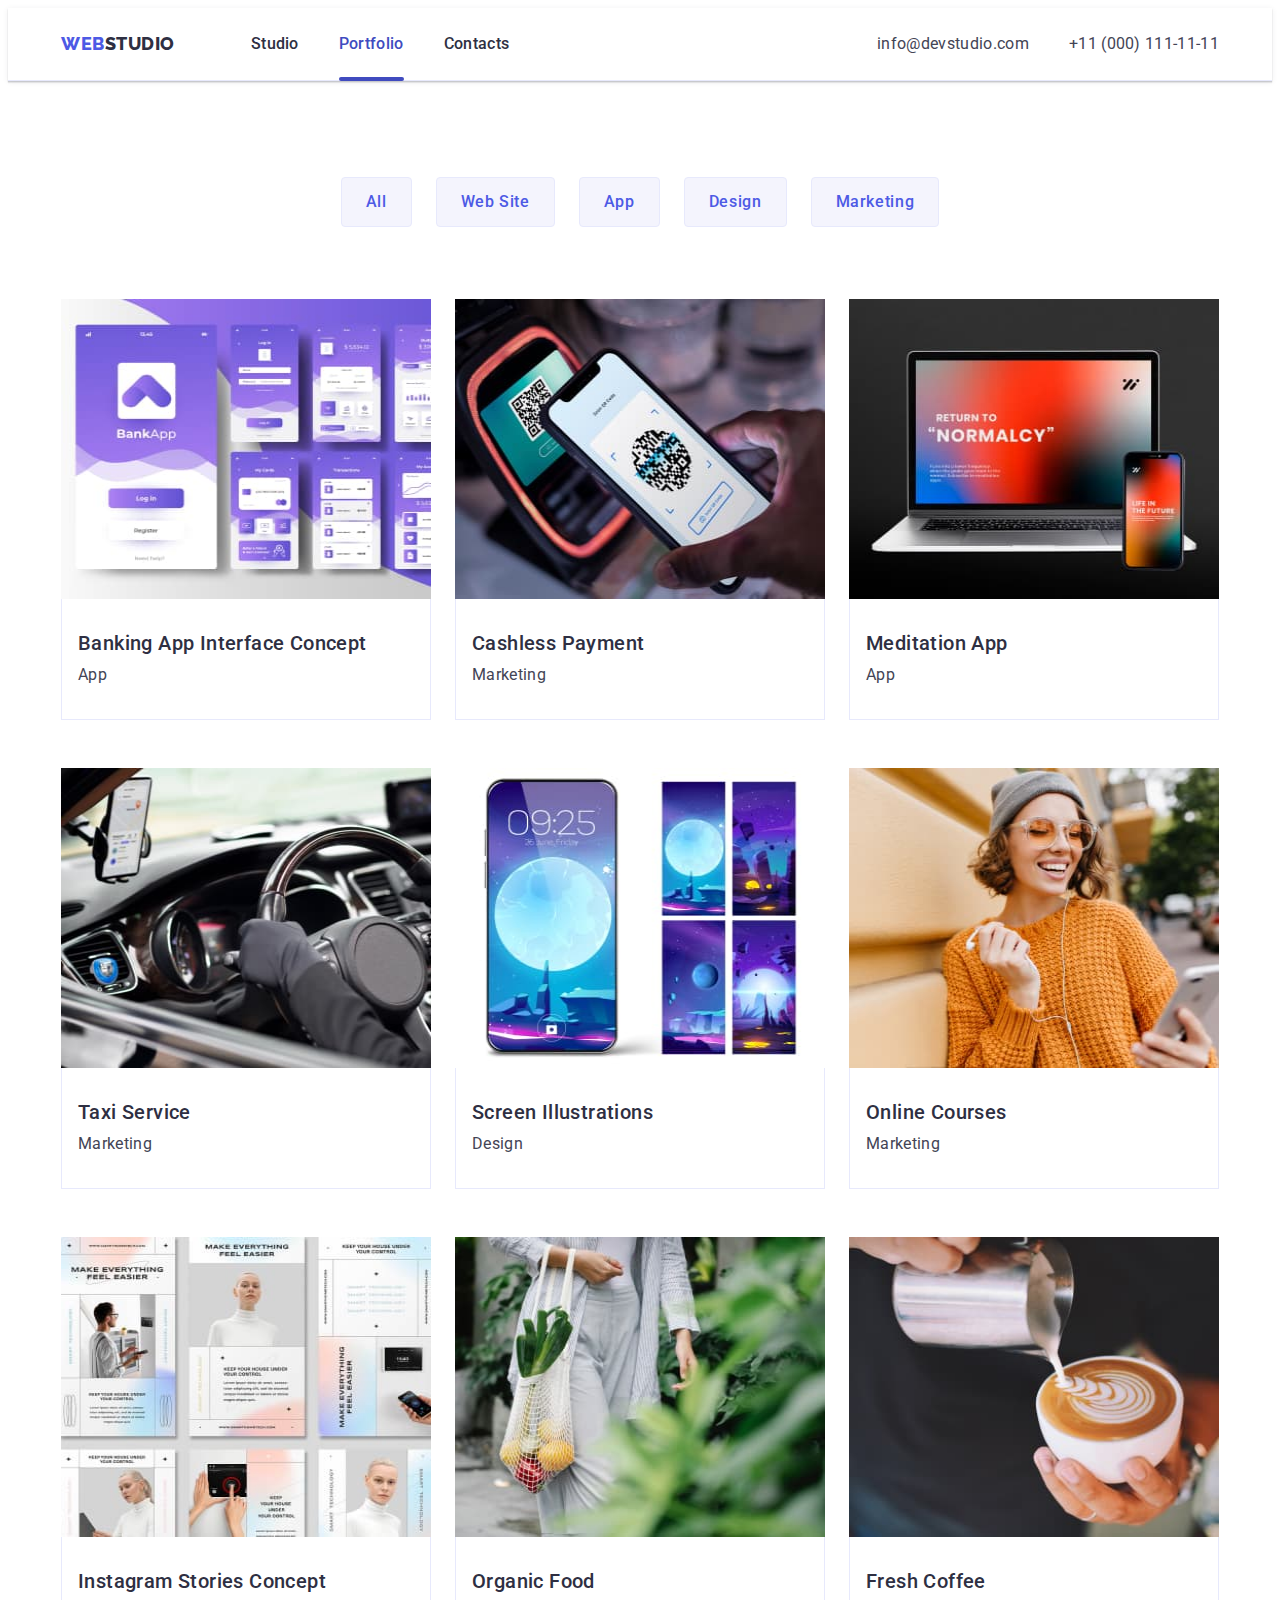
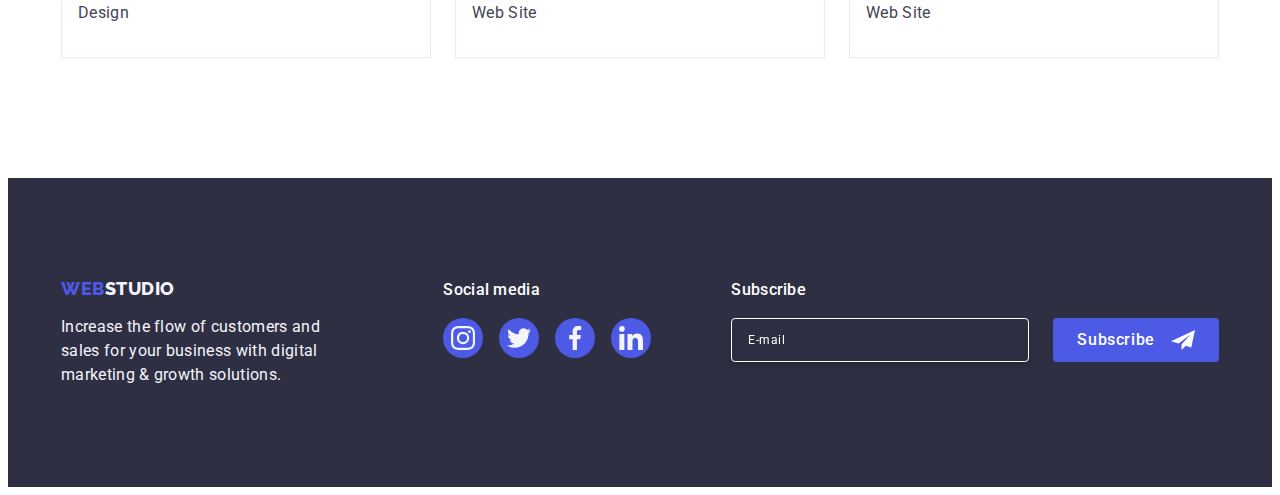
==== portfolio.html @ a33e9ddd "start" ====
<!DOCTYPE html>
<html lang="en">
  <head>
    <meta charset="UTF-8" />
    <meta name="viewport" content="width=device-width, initial-scale=1.0" />
    <title>Portfolio</title>
    <link rel="preconnect" href="https://fonts.googleapis.com" />
    <link rel="preconnect" href="https://fonts.gstatic.com" crossorigin />
    <link
      href="https://fonts.googleapis.com/css2?family=Raleway:wght@800&family=Roboto:wght@400;500;700;900&display=swap"
      rel="stylesheet"
    />
    <link
      rel="stylesheet"
      href="https://cdnjs.cloudflare.com/ajax/libs/modern-normalize/2.0.0/modern-normalize.min.css"
      integrity="sha512-4xo8blKMVCiXpTaLzQSLSw3KFOVPWhm/TRtuPVc4WG6kUgjH6J03IBuG7JZPkcWMxJ5huwaBpOpnwYElP/m6wg=="
      crossorigin="anonymous"
      referrerpolicy="no-referrer"
    />
    <link rel="stylesheet" href="./css/styles.css" />
  </head>

  <body>
    <header class="header">
      <div class="container header-container">
        <nav class="header-nav">
          <a class="header-logo link" href="./index.html"
            >Web<span class="header-logo-studio">Studio</span></a
          >
          <ul class="header-nav-list list">
            <li class="header-nav-item">
              <a class="header-nav-link link" href="./index.html">Studio</a>
            </li>
            <li class="header-nav-item">
              <a class="header-nav-link link current" href="./portfolio.html"
                >Portfolio</a
              >
            </li>
            <li class="header-nav-item">
              <a class="header-nav-link link" href="">Contacts</a>
            </li>
          </ul>
        </nav>

        <address class="header-address">
          <ul class="header-address-list list">
            <li class="header-address-item">
              <a
                class="header-address-link link"
                href="mailto:info@devstudio.com"
                >info@devstudio.com</a
              >
            </li>
            <li class="header-address-item">
              <a class="header-address-link link" href="tel:+110001111111"
                >+11 (000) 111-11-11</a
              >
            </li>
          </ul>
        </address>
      </div>
    </header>

    <main>
      <section class="catalog-section">
        <div class="container">
          <h1 class="visually-hidden">Catalog</h1>
          <ul class="catalog-btn-list list">
            <li class="catalog-btn-item">
              <button class="catalog-btn" type="button">All</button>
            </li>
            <li class="catalog-btn-item">
              <button class="catalog-btn" type="button">Web Site</button>
            </li>
            <li class="catalog-btn-item">
              <button class="catalog-btn" type="button">App</button>
            </li>
            <li class="catalog-btn-item">
              <button class="catalog-btn" type="button">Design</button>
            </li>
            <li class="catalog-btn-item">
              <button class="catalog-btn" type="button">Marketing</button>
            </li>
          </ul>

          <ul class="catalog-project-list list">
            <li class="catalog-project-item">
              <a class="cataloge-link link" href="">
                <div class="catalog-project-top">
                  <img
                    src="./images/project-1.jpg"
                    alt="Banking App Interface Concept"
                    width="360"
                    height="300"
                  />
                  <p class="catalog-project-cover-text">
                    14 Stylish and User-Friendly App Design Concepts · Task
                    Manager App · Calorie Tracker App · Exotic Fruit Ecommerce
                    App · Cloud Storage App
                  </p>
                </div>
                <div class="catalog-project">
                  <h2 class="catalog-project-title">
                    Banking App Interface Concept
                  </h2>
                  <p class="catalog-project-text">App</p>
                </div>
              </a>
            </li>
            <li class="catalog-project-item">
              <a class="cataloge-link link" href="">
                <div class="catalog-project-top">
                  <img
                    src="./images/project-2.jpg"
                    alt="Cashless Payment"
                    width="360"
                    height="300"
                  />
                  <p class="catalog-project-cover-text">
                    14 Stylish and User-Friendly App Design Concepts · Task
                    Manager App · Calorie Tracker App · Exotic Fruit Ecommerce
                    App · Cloud Storage App
                  </p>
                </div>
                <div class="catalog-project">
                  <h2 class="catalog-project-title">Cashless Payment</h2>
                  <p class="catalog-project-text">Marketing</p>
                </div>
              </a>
            </li>
            <li class="catalog-project-item">
              <a class="cataloge-link link" href="">
                <div class="catalog-project-top">
                  <img
                    src="./images/project-3.jpg"
                    alt="Meditation App"
                    width="360"
                    height="300"
                  />
                  <p class="catalog-project-cover-text">
                    14 Stylish and User-Friendly App Design Concepts · Task
                    Manager App · Calorie Tracker App · Exotic Fruit Ecommerce
                    App · Cloud Storage App
                  </p>
                </div>
                <div class="catalog-project">
                  <h2 class="catalog-project-title">Meditation App</h2>
                  <p class="catalog-project-text">App</p>
                </div>
              </a>
            </li>
            <li class="catalog-project-item">
              <a class="cataloge-link link" href="">
                <div class="catalog-project-top">
                  <img
                    src="./images/project-4.jpg"
                    alt="Taxi Service"
                    width="360"
                    height="300"
                  />
                  <p class="catalog-project-cover-text">
                    14 Stylish and User-Friendly App Design Concepts · Task
                    Manager App · Calorie Tracker App · Exotic Fruit Ecommerce
                    App · Cloud Storage App
                  </p>
                </div>
                <div class="catalog-project">
                  <h2 class="catalog-project-title">Taxi Service</h2>
                  <p class="catalog-project-text">Marketing</p>
                </div>
              </a>
            </li>
            <li class="catalog-project-item">
              <a class="cataloge-link link" href="">
                <div class="catalog-project-top">
                  <img
                    src="./images/project-5.jpg"
                    alt="Screen Illustrations"
                    width="360"
                    height="300"
                  />
                  <p class="catalog-project-cover-text">
                    14 Stylish and User-Friendly App Design Concepts · Task
                    Manager App · Calorie Tracker App · Exotic Fruit Ecommerce
                    App · Cloud Storage App
                  </p>
                </div>
                <div class="catalog-project">
                  <h2 class="catalog-project-title">Screen Illustrations</h2>
                  <p class="catalog-project-text">Design</p>
                </div>
              </a>
            </li>
            <li class="catalog-project-item">
              <a class="cataloge-link link" href="">
                <div class="catalog-project-top">
                  <img
                    src="./images/project-6.jpg"
                    alt="Online Courses"
                    width="360"
                    height="300"
                  />
                  <p class="catalog-project-cover-text">
                    14 Stylish and User-Friendly App Design Concepts · Task
                    Manager App · Calorie Tracker App · Exotic Fruit Ecommerce
                    App · Cloud Storage App
                  </p>
                </div>
                <div class="catalog-project">
                  <h2 class="catalog-project-title">Online Courses</h2>
                  <p class="catalog-project-text">Marketing</p>
                </div>
              </a>
            </li>
            <li class="catalog-project-item">
              <a class="cataloge-link link" href="">
                <div class="catalog-project-top">
                  <img
                    src="./images/project-7.jpg"
                    alt="Instagram Stories Concept"
                    width="360"
                    height="300"
                  />
                  <p class="catalog-project-cover-text">
                    14 Stylish and User-Friendly App Design Concepts · Task
                    Manager App · Calorie Tracker App · Exotic Fruit Ecommerce
                    App · Cloud Storage App
                  </p>
                </div>
                <div class="catalog-project">
                  <h2 class="catalog-project-title">
                    Instagram Stories Concept
                  </h2>
                  <p class="catalog-project-text">Design</p>
                </div>
              </a>
            </li>
            <li class="catalog-project-item">
              <a class="cataloge-link link" href="">
                <div class="catalog-project-top">
                  <img
                    src="./images/project-8.jpg"
                    alt="Organic Food"
                    width="360"
                    height="300"
                  />
                  <p class="catalog-project-cover-text">
                    14 Stylish and User-Friendly App Design Concepts · Task
                    Manager App · Calorie Tracker App · Exotic Fruit Ecommerce
                    App · Cloud Storage App
                  </p>
                </div>
                <div class="catalog-project">
                  <h2 class="catalog-project-title">Organic Food</h2>
                  <p class="catalog-project-text">Web Site</p>
                </div>
              </a>
            </li>
            <li class="catalog-project-item">
              <a class="cataloge-link link" href="">
                <div class="catalog-project-top">
                  <img
                    src="./images/project-9.jpg"
                    alt="Fresh Coffee"
                    width="360"
                    height="300"
                  />
                  <p class="catalog-project-cover-text">
                    14 Stylish and User-Friendly App Design Concepts · Task
                    Manager App · Calorie Tracker App · Exotic Fruit Ecommerce
                    App · Cloud Storage App
                  </p>
                </div>
                <div class="catalog-project">
                  <h2 class="catalog-project-title">Fresh Coffee</h2>
                  <p class="catalog-project-text">Web Site</p>
                </div>
              </a>
            </li>
          </ul>
        </div>
      </section>
    </main>

    <footer class="footer">
      <div class="container footer-container">
          <div class="footer-logo-top">
            <a class="footer-logo link" href="./index.html"
              >Web<span class="footer-logo-studio">Studio</span></a
            >
            <p class="footer-text">
              Increase the flow of customers and sales for your business with
              digital marketing & growth solutions.
            </p>
          </div>

          <div class="footer-social">
            <p class="footer-social-title">Social media</p>
            <ul class="footer-social-list">
              <li class="footer-social-item list">
                <a class="footer-social-top" href="#">
                  <svg class="footer-social-icon" width="24" height="24">
                    <use href="./images/icons.svg#icon-instagram-footer"></use>
                  </svg>
                </a>
              </li>

              <li class="footer-social-item list">
                <a class="footer-social-top" href="#">
                  <svg class="footer-social-icon" width="24" height="24">
                    <use href="./images/icons.svg#icon-twitter-footer"></use>
                  </svg>
                </a>
              </li>

              <li class="footer-social-item list">
                <a class="footer-social-top" href="#">
                  <svg class="footer-social-icon" width="24" height="24">
                    <use href="./images/icons.svg#icon-facebook-footer"></use>
                  </svg>
                </a>
              </li>

              <li class="footer-social-item list">
                <a class="footer-social-top" href="#">
                  <svg class="footer-social-icon" width="24" height="24">
                    <use href="./images/icons.svg#icon-linkedin-footer"></use>
                  </svg>
                </a>
              </li>
            </ul>
          </div>

        <div class="footer-subscribe">
          <p class="footer-subscribe-title">Subscribe</p>
          <form class="footer-subscribe-form">
            <label class="footer-subscribe-label" 
            for="email">
            <input
              class="footer-subscribe-input"
              name="footer-email"
              type="email"
              id="email"
              placeholder="E-mail"
            /></label>
            <button class="footer-subscribe-btn" type="submit">
              Subscribe
              <svg class="footer-subscribe-icon" width="24" height="24">
                <use href="./images/icons.svg#icon-footer-send"></use>
              </svg>
            </button>
          </form>
        </div>
      </div>
    </footer>
  </body>
</html>
---- css/styles.css ----
:root {
  --primary-brand: #4d5ae5;
  --pressed-state: #404bbf;
  --dark: #2e2f42;
  --text: #434455;
  --subtle-text: #8e8f99;
  --accent: #e7e9fc;
  --light: #f4f4fd;
  --modal-overlay: #2e2f42;
  --white-background: #ffffff;
  --modal-background: #fcfcfc;
}

body {
  font-family: "Roboto", sans-serif;
  color: var(--text);
  background-color: var(--white-background);
  font-size: 16px;
}

p,
h1,
h2,
h3,
h4,
h5,
h6 {
  margin-top: 0;
  margin-bottom: 0;
}

ul {
  padding-left: 0;
  margin-top: 0;
  margin-bottom: 0;
}

button {
  font-family: "Roboto", sans-serif;
  cursor: pointer;
}

img {
  display: block;
  width: 100%;
}

.container {
  width: 100%;
  max-width: 1158px;
  padding-left: 15px;
  padding-right: 15px;
  margin: 0 auto;
}

.link {
  text-decoration: none;
  color: var(--text);
}

.list {
  list-style: none;
}

input {
  font-family: inherit;
}

.visually-hidden {
  position: absolute;
  width: 1px;
  height: 1px;
  margin: -1px;
  border: 0;
  padding: 0;
  white-space: nowrap;
  clip-path: inset(100%);
  clip: rect(0 0 0 0);
  overflow: hidden;
}

.header {
  border-bottom: 1px solid var(--accent);
  background: var(--white-background);
  box-shadow: 0px 2px 1px rgba(46, 47, 66, 0.08),
    0px 1px 1px rgba(46, 47, 66, 0.16), 0px 1px 6px rgba(46, 47, 66, 0.08);
}

.header-container {
  display: flex;
  align-items: center;
}

.header-nav {
  display: flex;
  align-items: center;
}

.header-logo {
  color: var(--primary-brand);
  font-family: "Raleway", sans-serif;
  font-size: 18px;
  font-weight: 800;
  line-height: 1.17;
  letter-spacing: 0.03em;
  text-transform: uppercase;
  margin-right: 76px;
}

.header-logo-studio {
  color: var(--dark);
}

.header-nav-list {
  display: flex;
  align-items: center;
  gap: 40px;
}

.header-nav-link {
  color: var(--dark);
  font-size: 16px;
  font-weight: 500;
  line-height: 1.5;
  letter-spacing: 0.02em;
  padding: 24px 0;
  display: block;
  transition-property: color;
  transition-duration: 250ms;
  transition-timing-function: cubic-bezier(0.4, 0, 0.2, 1);
}

.header-nav-link:hover,
.header-nav-link:focus {
  color: var(--pressed-state);
}

.current {
  color: #404bbf;
  position: relative;
}

.current::after {
  content: "";
  position: absolute;
  display: block;
  width: 100%;
  left: 0;
  bottom: -1px;
  height: 4px;
  background-color: var(--pressed-state);
  border-radius: 2px;
}

.header-address {
  font-style: normal;
  margin-left: auto;
}

.header-address-list {
  display: flex;
  align-items: center;
  gap: 40px;
}

.header-address-link {
  font-size: 16px;
  font-weight: 400;
  line-height: 1.5;
  letter-spacing: 0.02em;
  display: block;
  padding: 24px 0;
  transition-property: color;
  transition-duration: 250ms;
  transition-timing-function: cubic-bezier(0.4, 0, 0.2, 1);
}

.header-address-link:hover,
.header-address-link:focus {
  color: var(--pressed-state);
}

.hero-section {
  width: 100%;
  margin: 0 auto;
  background-color: var(--dark);
  padding-top: 188px;
  padding-bottom: 188px;
  max-width: 1440px;
  background-image: linear-gradient(
      rgba(46, 47, 66, 0.7),
      rgba(46, 47, 66, 0.7)
    ),
    url(../images/people-office.jpg);
  background-repeat: no-repeat;
  background-position: center center;
  background-size: cover;
}

.hero-title {
  color: var(--white-background);
  font-size: 56px;
  font-weight: 700;
  line-height: 1.07;
  letter-spacing: 0.02em;
  margin: 0 auto;
  max-width: 496px;
}

.hero-btn {
  color: var(--white-background);
  font-size: 16px;
  font-weight: 500;
  line-height: 1.5;
  letter-spacing: 0.04em;
  background-color: var(--primary-brand);
  padding: 16px 32px;
  display: block;
  margin: 0 auto;
  margin-top: 48px;
  min-width: 169px;
  height: 56px;
  border: none;
  border-radius: 4px;
  box-shadow: 0px 4px 4px 0px rgba(0, 0, 0, 0.15);
  transition-property: background-color;
  transition-duration: 250ms;
  transition-timing-function: cubic-bezier(0.4, 0, 0.2, 1);
}

.hero-btn:hover,
.hero-btn:focus {
  background-color: var(--pressed-state);
}

.title {
  color: var(--dark);
  font-size: 36px;
  font-weight: 700;
  line-height: 1.11;
  letter-spacing: 0.02em;
  text-transform: capitalize;
  text-align: center;
}

.advantages {
  padding-top: 120px;
  padding-bottom: 120px;
}

.advantages-list {
  display: flex;
  gap: 24px;
}

.advantages-item {
  width: calc((100% - 72px) / 4);
  gap: 24px;
}

.advantages-item-top {
  width: 100%;
  height: 112px;
  display: flex;
  align-items: center;
  justify-content: center;
  border-radius: 4px;
  background: var(--light);
  margin-bottom: 8px;
}

.advantages-title {
  color: var(--dark);
  font-size: 20px;
  font-weight: 500;
  line-height: 1.2;
  letter-spacing: 0.02em;
  margin-bottom: 8px;
}

.advantages-text {
  color: var(--text);
  font-size: 16px;
  line-height: 1.5;
  letter-spacing: 0.02em;
}

.doing {
  padding-bottom: 120px;
}

.doing-list {
  display: flex;
  gap: 24px;
}

.doing-item {
  width: calc((100% - 48px) / 3);
}

.doing-title {
  margin-bottom: 72px;
}

.our-team {
  background-color: var(--light);
  padding-top: 120px;
  padding-bottom: 120px;
}

.our-team-title {
  margin-bottom: 72px;
}

.our-team-list {
  display: flex;
  justify-content: center;
  gap: 24px;
}

.our-team-item {
  background-color: var(--white-background);
  border-radius: 0px 0px 4px 4px;
  box-shadow: 0px 2px 1px 0px rgba(46, 47, 66, 0.08),
    0px 1px 1px 0px rgba(46, 47, 66, 0.16),
    0px 1px 6px 0px rgba(46, 47, 66, 0.08);
  width: calc((100% - 24 * 3) / 4);
}

.our-team-list-info {
  text-align: center;
  padding: 32px 0;
}

.our-team-list-title {
  color: var(--dark);
  font-size: 20px;
  font-weight: 500;
  line-height: 1.2;
  letter-spacing: 0.02em;
  margin-bottom: 8px;
}

.our-team-list-text {
  color: var(--text);
  font-size: 16px;
  line-height: 1.5;
  letter-spacing: 0.02em;
  margin-bottom: 8px;
}

.our-team-list-position {
  display: flex;
  justify-content: center;
  gap: 24px;
}

.our-team-list-top {
  width: 40px;
  height: 40px;
}

.our-team-list-link {
  width: 100%;
  height: 100%;
  background-color: var(--primary-brand);
  display: flex;
  align-items: center;
  justify-content: center;
  border-radius: 50%;
  transition-property: background-color;
  transition-duration: 250ms;
  transition-timing-function: cubic-bezier(0.4, 0, 0.2, 1);
}

.our-team-list-link:hover,
.our-team-list-link:focus {
  background-color: #404bbf;
}
.our-team-list-icon {
  fill: var(--light);
}

.customers {
  padding: 120px 0;
}

.customers-title {
  color: var(--dark);
  text-align: center;
  font-size: 36px;
  font-weight: 700;
  line-height: 1.11;
  letter-spacing: 0.01em;
  margin-bottom: 72px;
}

.customers-list {
  display: flex;
  height: 88px;
  width: calc((100% - 24 * 5) / 6);
  gap: 24px;
}

.customers-list-link {
  width: 100%;
  height: 100%;
  padding: 16px 31px;
  border-radius: 4px;
  border: 1px solid var(--subtle-text);
  display: flex;
  justify-content: center;
  align-items: center;
  color: var(--subtle-text);
  transition: border-color 250ms cubic-bezier(0.4, 0, 0.2, 1),
    color 250ms cubic-bezier(0.4, 0, 0.2, 1);
}

.customers-list-link:hover,
.customers-list-link:focus {
  border-color: #404bbf;
  color: #404bbf;
}

.customers-list-item:hover .customers-list-info,
.customers-list-item:focus .customers-list-info {
  fill: #404bbf;
  transition: fill 250ms cubic-bezier(0.4, 0, 0.2, 1),
    color 250ms cubic-bezier(0.4, 0, 0.2, 1);
}

.customers-list-info {
  fill: currentColor;
}

.footer {
  background-color: var(--dark);
  padding-top: 100px;
  padding-bottom: 100px;
}

.footer-container {
  display: flex;
  align-items: baseline;
}

.footer-logo-top {
  margin-right: 120px;
}

.footer-logo {
  color: var(--primary-brand);
  font-family: "Raleway", sans-serif;
  font-size: 18px;
  font-weight: 800;
  line-height: 1.17;
  letter-spacing: 0.03em;
  text-transform: uppercase;
  display: inline-block;
  margin-bottom: 16px;
}

.footer-logo-studio {
  color: var(--light);
}

.footer-text {
  color: var(--light);
  font-size: 16px;
  line-height: 1.5;
  letter-spacing: 0.02em;
  max-width: 264px;
}

.footer-social {
  margin-right: 80px;
}

.footer-social-title {
  color: var(--white-background);
  font-size: 16px;
  font-weight: 500;
  line-height: 1.5;
  letter-spacing: 0.02em;
  margin-bottom: 16px;
}

.footer-social-list {
  display: flex;
  width: calc((100% - 16 * 3) / 4);
  gap: 16px;
}

.footer-social-top {
  width: 40px;
  height: 40px;
  border-radius: 50%;
  background-color: var(--primary-brand);
  display: flex;
  align-items: center;
  justify-content: center;
  transition-property: background-color;
  transition-duration: 250ms;
  transition-timing-function: cubic-bezier(0.4, 0, 0.2, 1);
}

.footer-social-top:hover,
.footer-social-top:focus {
  background-color: #31d0aa;
}

.footer-social-icon {
  fill: var(--light);
}

.footer-subscribe-form {
  display: flex;
  gap: 24px;
}

.footer-subscribe-title {
  color: var(--white-background);
  font-size: 16px;
  font-weight: 500;
  line-height: 1.5;
  letter-spacing: 0.02em;
  margin-bottom: 16px;
}

.footer-subscribe-input {
  width: 264px;
  height: 40px;
  border-radius: 4px;
  border: 1px solid var(--white-background);
  background-color: transparent;
  box-shadow: 0px 4px 4px 0px rgba(0, 0, 0, 0.15);
  padding-left: 16px;
  padding-right: 16px;
  font-size: 12px;
  line-height: 1.5;
  letter-spacing: 0.04em;
  filter: drop-shadow(0px 4px 4px rgba(0, 0, 0, 0.15));
  color: var(--white-background);
  transition: border-color 250ms cubic-bezier(0.4, 0, 0.2, 1);
}

.footer-subscribe-input:focus {
  outline: none;
  border-color: var(--primary-brand);
}

.footer-subscribe-input::placeholder {
  color: var(--white-background);
  font-size: 12px;
  font-weight: 400;
  line-height: 2;
  letter-spacing: 0.04em;
}

.footer-subscribe-btn {
  color: var(--white, #fff);
  text-align: left;
  font-size: 16px;
  font-weight: 500;
  line-height: 1.5;
  letter-spacing: 0.04em;
  min-width: 165px;
  display: inline-flex;
  padding: 8px 24px;
  justify-content: center;
  align-items: center;
  border-radius: 4px;
  background: var(--primary-brand);
  border: none;
  transition: background-color 250ms cubic-bezier(0.4, 0, 0.2, 1);
}

.footer-subscribe-btn:hover,
.footer-subscribe-btn:focus {
  background-color: #404bbf;
  border: none;
}

.footer-subscribe-icon {
  fill: var(--white-background);
  transition: fill 250ms cubic-bezier(0.4, 0, 0.2, 1);
  margin-left: 16px;
}

.catalog-section {
  padding-top: 96px;
  padding-bottom: 120px;
}

.catalog-btn-list {
  display: flex;
  justify-content: center;
  gap: 24px;
  margin-bottom: 72px;
}

.catalog-btn {
  color: var(--primary-brand);
  text-align: center;
  font-size: 16px;
  font-weight: 500;
  line-height: 1.5;
  letter-spacing: 0.04em;
  border: 1px solid var(--accent);
  background-color: var(--light);
  display: flex;
  padding: 12px 24px;
  justify-content: center;
  align-items: center;
  border-radius: 4px;
  transition: color 250ms cubic-bezier(0.4, 0, 0.2, 1),
    background-color 250ms cubic-bezier(0.4, 0, 0.2, 1),
    border-color 250ms cubic-bezier(0.4, 0, 0.2, 1),
    box-shadow 250ms cubic-bezier(0.4, 0, 0.2, 1);
}

.catalog-btn:hover,
.catalog-btn:focus {
  color: var(--white-background);
  background-color: var(--pressed-state);
  border: 1px solid transparent;
  box-shadow: 0px 3px 1px rgba(0, 0, 0, 0.1), 0px 2px 1px rgba(0, 0, 0, 0.08),
    0px 2px 2px rgba(0, 0, 0, 0.12);
}

.catalog-project {
  padding: 32px 16px;
  border: 1px solid var(--accent);
  border-top: none;
}

.catalog-project-list {
  display: flex;
  flex-wrap: wrap;
  gap: 48px 24px;
}

.catalog-project-item {
  background: var(--white-background);
  width: calc((100% - 48px) / 3);
}

.cataloge-link {
  display: block;
  transition: box-shadow 250ms cubic-bezier(0.4, 0, 0.2, 1);
}

.cataloge-link:hover,
.cataloge-link:focus {
  box-shadow: 0px 2px 1px 0px rgba(46, 47, 66, 0.08),
    0px 1px 1px 0px rgba(46, 47, 66, 0.16),
    0px 1px 6px 0px rgba(46, 47, 66, 0.08);
}

.catalog-project-top {
  overflow: hidden;
  position: relative;
}

.catalog-project-cover-text {
  position: absolute;
  top: 0;
  left: 0;
  width: 100%;
  height: 100%;
  padding: 40px 32px;
  background-color: #4d5ae5;
  transform: translateY(100%);
  transition: transform 250ms cubic-bezier(0.4, 0, 0.2, 1);
  color: var(--cloud, #f4f4fd);
  line-height: 1.5;
  letter-spacing: 0.02em;
}

.catalog-project-item:hover .catalog-project-cover-text {
  transform: translateY(0);
}

.cataloge-link:focus .catalog-project-cover-text {
  transform: translateY(0);
}

.catalog-project-wrap {
  padding-bottom: 120px;
}

.catalog-project-title {
  color: var(--dark);
  font-size: 20px;
  font-weight: 500;
  line-height: 1.2;
  letter-spacing: 0.02em;
  margin-bottom: 8px;
  text-align: left;
}

.catalog-project-text {
  color: var(--text);
  font-size: 16px;
  line-height: 1.5;
  letter-spacing: 0.02em;
  text-align: left;
}

.backdrop {
  position: fixed;
  width: 100%;
  height: 100%;
  background-color: rgba(46, 47, 66, 0.4);
  top: 0;
  transition: opacity 250ms cubic-bezier(0.4, 0, 0.2, 1),
    visibility 250ms cubic-bezier(0.4, 0, 0.2, 1);
}

.is-hidden {
  visibility: hidden;
  opacity: 0;
  pointer-events: none;
}

.modal {
  position: absolute;
  padding: 72px 24px 24px 24px;
  top: 50%;
  left: 50%;
  transform: translate(-50%, -50%) scale(1);
  width: 408px;
  min-height: 584px;
  border-radius: 4px;
  transition: transform 250ms cubic-bezier(0.4, 0, 0.2, 1);
  background-color: var(--modal-background);
  box-shadow: 0px 1px 1px rgba(0, 0, 0, 0.14), 0px 1px 3px rgba(0, 0, 0, 0.12),
    0px 2px 1px rgba(0, 0, 0, 0.2);
}

.modal-close-btn {
  display: flex;
  align-items: center;
  justify-content: center;
  background-color: var(--accent);
  position: absolute;
  top: 24px;
  right: 24px;
  width: 24px;
  height: 24px;
  padding: 0;
  border-style: none;
  border-radius: 50%;
  border: 1px solid rgba(0, 0, 0, 0.1);
  transition: background-color 250ms cubic-bezier(0.4, 0, 0.2, 1),
    border 250ms cubic-bezier(0.4, 0, 0.2, 1);
}

.modal-close-btn:hover {
  background-color: var(--pressed-state);
  border: none;
}

.modal-close-btn:focus {
  background-color: var(--pressed-state);
  border: none;
}

.modal-close {
  fill: var(--dark);
  transition: fill 250ms cubic-bezier(0.4, 0, 0.2, 1);
}

.modal-close-btn:hover .modal-close {
  fill: var(--white-background);
}

.modal-close-btn:focus .modal-close {
  fill: var(--white-background);
}

.modal-title {
  color: var(--dark);
  text-align: center;
  font-size: 16px;
  font-weight: 500;
  line-height: 1.5;
  letter-spacing: 0.02em;
  margin-bottom: 16px;
}

.modal-field {
  margin-bottom: 8px;
}

.modal-field-comment {
  margin-bottom: 16px;
}

.modal-label {
  display: block;
  color: var(--lightslate, #8e8f99);
  font-size: 12px;
  font-weight: 400;
  line-height: 1.17;
  letter-spacing: 0.04em;
  margin-bottom: 4px;
}
.modal-input {
  width: 100%;
  height: 40px;
  background-color: transparent;
  padding-left: 38px;
  padding-right: 16px;
  border-radius: 4px;
  border: 1px solid rgba(46, 47, 66, 0.4);
  font-size: 12px;
  color: var(--dark);
  outline: transparent;

  transition: border-color 250ms cubic-bezier(0.4, 0, 0.2, 1);
}

.modal-input:focus {
  border-color: #4d5ae5;
}

.modal-input:focus + .modal-icon {
  fill: #4d5ae5;
}

.modal-input-wrap {
  position: relative;
}

.modal-icon {
  fill: var(--dark);
  position: absolute;
  left: 16px;
  top: 50%;
  transform: translateY(-50%);
  transition: fill 250ms cubic-bezier(0.4, 0, 0.2, 1);
}

.modal-text-comment {
  width: 100%;
  height: 120px;
  padding: 8px 16px;
  font-size: 12px;
  font-weight: 400;
  line-height: 1.17;
  letter-spacing: 0.04em;
  display: block;
  border-radius: 4px;
  color: rgba(46, 47, 66, 0.4);
  border: 1px solid rgba(46, 47, 66, 0.4);
  resize: none;
  background-color: transparent;
  outline: transparent;
  transition: border-color 250ms cubic-bezier(0.4, 0, 0.2, 1);
}

.modal-text-comment:focus {
  border-color: #4d5ae5;
}

.modal-text-comment:focus-visible {
  outline: none;
}

.modal-field-checkbox {
  margin-bottom: 24px;
}

.modal-checkbox-text {
  color: var(--lightslate, #8e8f99);
  font-size: 12px;
  font-weight: 400;
  line-height: 1.17;
  letter-spacing: 0.04em;
  align-items: center;
}

.modal-checkbox {
  width: 16px;
  height: 16px;
  border-radius: 2px;
  border: 1px solid rgba(46, 47, 66, 0.4);
  margin-right: 8px;
  fill: transparent;
  transition: background-color 250ms cubic-bezier(0.4, 0, 0.2, 1),
    border 250ms cubic-bezier(0.4, 0, 0.2, 1),
    fill 250ms cubic-bezier(0.4, 0, 0.2, 1);
  display: inline-flex;
  align-items: center;
  justify-content: center;
}

.modal-checkbox-input:checked + .modal-checkbox-text span {
  background-color: #404bbf;
  border: none;
  fill: var(--light);
}

.modal-checkbox-input:focus + .modal-checkbox-text span {
  border-color: #404bbf;
}

.modal-checkbox-link {
  color: var(--primary-brand);
  padding-left: 3px;
}

.modal-btn {
  min-width: 169px;
  font-family: "Roboto" sans-serif;
  display: inline-flex;
  padding: 16px 32px;
  display: block;
  margin: 0 auto;
  border-style: none;
  border-radius: 4px;
  background: var(--primary-brand);
  box-shadow: 0px 4px 4px 0px rgba(0, 0, 0, 0.15);
  color: var(--white, #fff);
  text-align: center;
  font-family: "Roboto", sans-serif;
  font-size: 16px;
  font-weight: 500;
  line-height: 1.5;
  letter-spacing: 0.04em;
  transition: background-color 250ms cubic-bezier(0.4, 0, 0.2, 1);
}

.modal-btn:hover,
.modal-btn:focus {
  background-color: #404bbf;
}
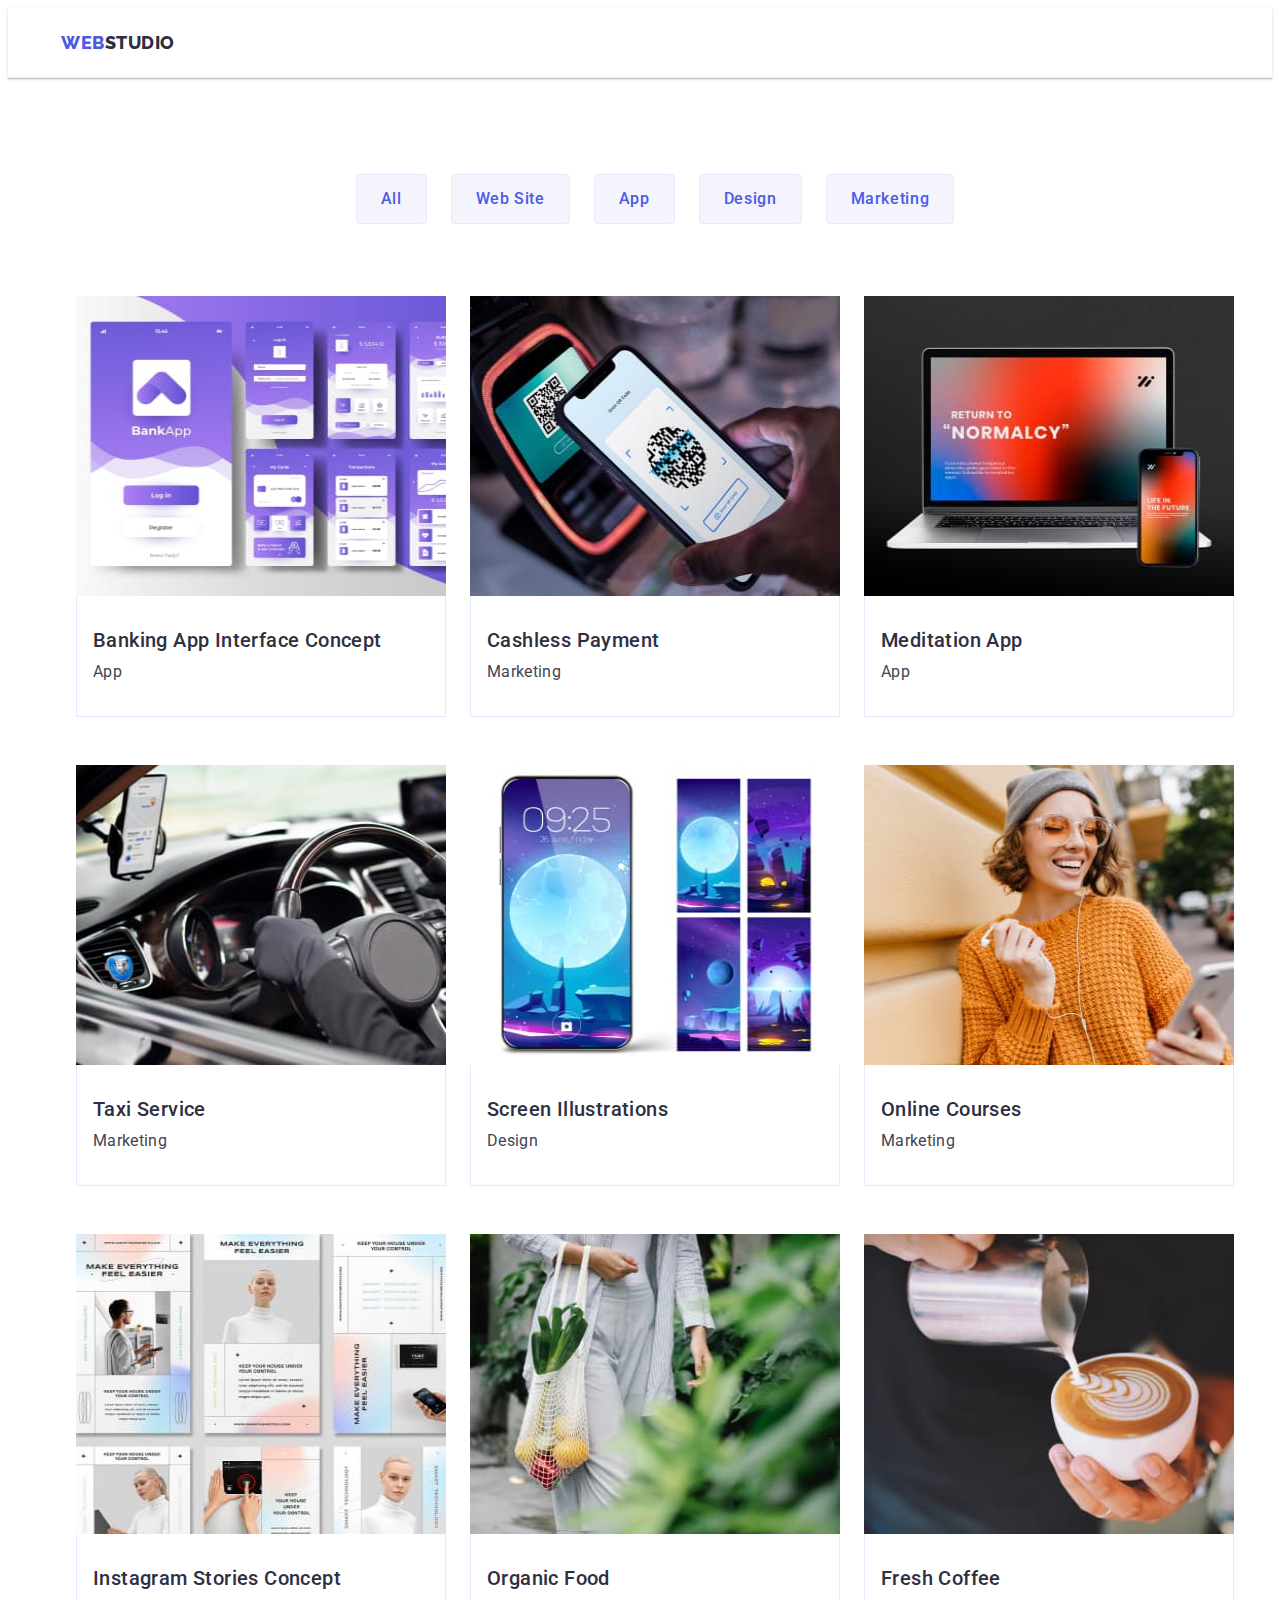
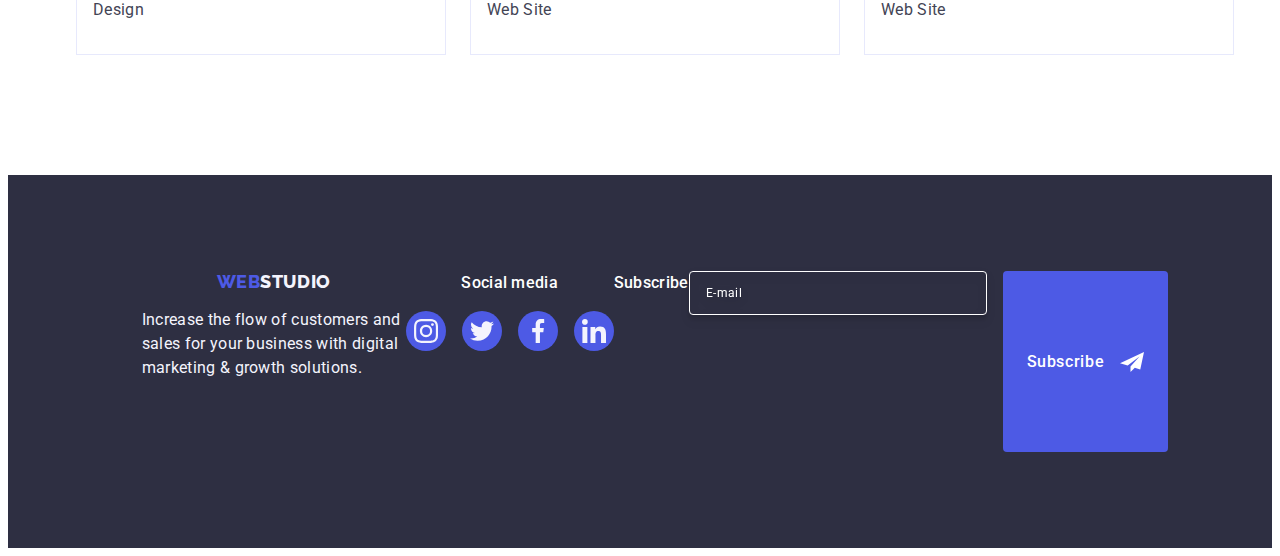
==== commit d38f45ac: "intermediate" ====
--- a/portfolio.html
+++ b/portfolio.html
@@ -88,7 +88,7 @@
               <a class="cataloge-link link" href="">
                 <div class="catalog-project-top">
                   <img
-                    src="./images/project-1.jpg"
+                    src="./images/projects/project-1.jpg"
                     alt="Banking App Interface Concept"
                     width="360"
                     height="300"
@@ -111,7 +111,7 @@
               <a class="cataloge-link link" href="">
                 <div class="catalog-project-top">
                   <img
-                    src="./images/project-2.jpg"
+                    src="./images/projects/project-2.jpg"
                     alt="Cashless Payment"
                     width="360"
                     height="300"
@@ -132,7 +132,7 @@
               <a class="cataloge-link link" href="">
                 <div class="catalog-project-top">
                   <img
-                    src="./images/project-3.jpg"
+                    src="./images/projects/project-3.jpg"
                     alt="Meditation App"
                     width="360"
                     height="300"
@@ -153,7 +153,7 @@
               <a class="cataloge-link link" href="">
                 <div class="catalog-project-top">
                   <img
-                    src="./images/project-4.jpg"
+                    src="./images/projects/project-4.jpg"
                     alt="Taxi Service"
                     width="360"
                     height="300"
@@ -174,7 +174,7 @@
               <a class="cataloge-link link" href="">
                 <div class="catalog-project-top">
                   <img
-                    src="./images/project-5.jpg"
+                    src="./images/projects/project-5.jpg"
                     alt="Screen Illustrations"
                     width="360"
                     height="300"
@@ -195,7 +195,7 @@
               <a class="cataloge-link link" href="">
                 <div class="catalog-project-top">
                   <img
-                    src="./images/project-6.jpg"
+                    src="./images/projects/project-6.jpg"
                     alt="Online Courses"
                     width="360"
                     height="300"
@@ -216,7 +216,7 @@
               <a class="cataloge-link link" href="">
                 <div class="catalog-project-top">
                   <img
-                    src="./images/project-7.jpg"
+                    src="./images/projects/project-7.jpg"
                     alt="Instagram Stories Concept"
                     width="360"
                     height="300"
@@ -239,7 +239,7 @@
               <a class="cataloge-link link" href="">
                 <div class="catalog-project-top">
                   <img
-                    src="./images/project-8.jpg"
+                    src="./images/projects/project-8.jpg"
                     alt="Organic Food"
                     width="360"
                     height="300"
@@ -260,7 +260,7 @@
               <a class="cataloge-link link" href="">
                 <div class="catalog-project-top">
                   <img
-                    src="./images/project-9.jpg"
+                    src="./images/projects/project-9.jpg"
                     alt="Fresh Coffee"
                     width="360"
                     height="300"
--- a/css/styles.css
+++ b/css/styles.css
@@ -16,6 +16,7 @@
   color: var(--text);
   background-color: var(--white-background);
   font-size: 16px;
+  font-weight: 400;
 }
 
 p,
@@ -47,10 +48,20 @@
 
 .container {
   width: 100%;
-  max-width: 1158px;
+  /* max-width: 1158px; */
   padding-left: 15px;
   padding-right: 15px;
   margin: 0 auto;
+}
+
+.title {
+  color: var(--dark);
+  font-size: 36px;
+  font-weight: 700;
+  line-height: 1.11;
+  letter-spacing: 0.02em;
+  text-transform: capitalize;
+  text-align: center;
 }
 
 .link {
@@ -79,6 +90,10 @@
   overflow: hidden;
 }
 
+/* ------------------ */
+/* ----- HEADER ----- */
+/* ------------------ */
+
 .header {
   border-bottom: 1px solid var(--accent);
   background: var(--white-background);
@@ -89,6 +104,7 @@
 .header-container {
   display: flex;
   align-items: center;
+  max-width: 1158px;
 }
 
 .header-nav {
@@ -105,16 +121,25 @@
   letter-spacing: 0.03em;
   text-transform: uppercase;
   margin-right: 76px;
+  margin-top: 24px;
+  margin-bottom: 24px;
 }
 
 .header-logo-studio {
   color: var(--dark);
 }
 
+.header-address-list {
+  /* display: flex; */
+  align-items: center;
+  display: none;
+}
+
 .header-nav-list {
   display: flex;
   align-items: center;
   gap: 40px;
+  display: none;
 }
 
 .header-nav-link {
@@ -153,23 +178,17 @@
 }
 
 .header-address {
+  display: flex;
   font-style: normal;
   margin-left: auto;
 }
 
-.header-address-list {
-  display: flex;
-  align-items: center;
-  gap: 40px;
-}
-
 .header-address-link {
   font-size: 16px;
   font-weight: 400;
   line-height: 1.5;
   letter-spacing: 0.02em;
   display: block;
-  padding: 24px 0;
   transition-property: color;
   transition-duration: 250ms;
   transition-timing-function: cubic-bezier(0.4, 0, 0.2, 1);
@@ -179,32 +198,155 @@
 .header-address-link:focus {
   color: var(--pressed-state);
 }
+
+.menu-open-btn {
+  margin-left: auto;
+  background-color: transparent;
+  border-color: transparent;
+}
+
+.menu-open-btn-icon {
+  stroke: var(--dark);
+}
+
+.mob-menu {
+  position: fixed;
+  top: 0;
+  z-index: 20;
+  background-color: var(--white-background);
+  padding: 24px 24px 40px 40px;
+  width: 100vw;
+  height: 100vh;
+  display: flex;
+  flex-direction: column;
+  justify-content: space-between;
+  overflow: auto;
+  transition: opacity 250ms cubic-bezier(0.4, 0, 0.2, 1),
+    visibility 250ms cubic-bezier(0.4, 0, 0.2, 1);
+}
+
+.mob-menu-close-btn {
+  display: flex;
+  margin-left: auto;
+  margin-bottom: 32px;
+  align-items: center;
+  justify-content: center;
+  background-color: var(--accent);
+  width: 24px;
+  height: 24px;
+  padding: 0;
+  border-style: none;
+  border-radius: 50%;
+  border: 1px solid rgba(0, 0, 0, 0.1);
+}
+
+.mob-menu-nav-link {
+  color: var(--modal-overlay);
+  font-size: 36px;
+  font-weight: 700;
+  line-height: 1.11;
+  letter-spacing: 0.02em;
+}
+.mob-menu-nav-item:not(:last-child) {
+  margin-bottom: 40px;
+}
+
+.mob-menu-nav-list {
+  margin-bottom: 100px;
+}
+
+.active-menu {
+  color: var(--pressed-state);
+}
+
+.mob-menu-address-tel {
+  color: var(--text);
+  font-size: 36px;
+  font-weight: 700;
+  line-height: 1.11;
+  letter-spacing: 0.02em;
+  font-style: normal;
+}
+
+.mob-menu-address-mail {
+  color: var(--text);
+  font-size: 20px;
+  font-weight: 500;
+  line-height: 1.2;
+  letter-spacing: 0.02em;
+  font-style: normal;
+}
+.mob-menu-address-item:not(:last-child) {
+  margin-bottom: 40px;
+}
+
+.mob-menu-address-item:not(:first-child) {
+  margin-bottom: 48px;
+}
+
+.mob-menu-social-item {
+  width: calc((100% - 56 * 3) / 4);
+}
+
+.mob-menu-social-list {
+  display: flex;
+  gap: 56px;
+}
+
+.mob-menu-social-top {
+  width: 40px;
+  height: 40px;
+  border-radius: 50%;
+  background-color: var(--primary-brand);
+  display: flex;
+  align-items: center;
+  justify-content: center;
+  fill: var(--light);
+}
+
+/* ---------------- */
+/* ----- HERO ----- */
+/* ---------------- */
 
 .hero-section {
   width: 100%;
   margin: 0 auto;
   background-color: var(--dark);
-  padding-top: 188px;
-  padding-bottom: 188px;
-  max-width: 1440px;
+  padding-top: 112px;
+  padding-bottom: 112px;
+  /* max-width: 1440px; */
   background-image: linear-gradient(
       rgba(46, 47, 66, 0.7),
       rgba(46, 47, 66, 0.7)
     ),
-    url(../images/people-office.jpg);
+    url(../images/hero-bg/people-office.jpg);
   background-repeat: no-repeat;
   background-position: center center;
   background-size: cover;
+  padding-bottom: 96px;
+}
+
+@media (min-device-pixel-ratio: 2),
+  (min-resolution: 192dpi),
+  (min-resolution: 2dppx) {
+  .hero-section {
+    background-image: linear-gradient(
+        rgba(46, 47, 66, 0.7),
+        rgba(46, 47, 66, 0.7)
+      ),
+      url(../images/hero-bg/people-office-mob-2x.jpg);
+  }
 }
 
 .hero-title {
   color: var(--white-background);
-  font-size: 56px;
+  font-size: 36px;
   font-weight: 700;
-  line-height: 1.07;
+  line-height: 1.11;
   letter-spacing: 0.02em;
   margin: 0 auto;
-  max-width: 496px;
+  max-width: 320px;
+  text-align: center;
 }
 
 .hero-btn {
@@ -217,7 +359,7 @@
   padding: 16px 32px;
   display: block;
   margin: 0 auto;
-  margin-top: 48px;
+  margin-top: 72px;
   min-width: 169px;
   height: 56px;
   border: none;
@@ -233,60 +375,62 @@
   background-color: var(--pressed-state);
 }
 
-.title {
+/* ---------------------- */
+/* ----- ADVANTAGES ----- */
+/* ---------------------- */
+
+.advantages {
+  padding-top: 96px;
+  padding-bottom: 96px;
+}
+
+.advantages-list {
+  display: flex;
+  flex-wrap: wrap;
+  gap: 72px;
+}
+
+.advantages-item {
+  /* width: calc((100% - 72px) / 4); */
+}
+
+.advantages-item-top {
+  width: 100%;
+  height: 112px;
+  display: flex;
+  align-items: center;
+  justify-content: center;
+  border-radius: 4px;
+  background: var(--light);
+  margin-bottom: 8px;
+  display: none;
+}
+
+.advantages-title {
   color: var(--dark);
   font-size: 36px;
   font-weight: 700;
-  line-height: 1.11;
-  letter-spacing: 0.02em;
-  text-transform: capitalize;
+  line-height: 1.1;
+  letter-spacing: 0.02em;
+  margin-bottom: 8px;
   text-align: center;
-}
-
-.advantages {
-  padding-top: 120px;
-  padding-bottom: 120px;
-}
-
-.advantages-list {
-  display: flex;
-  gap: 24px;
-}
-
-.advantages-item {
-  width: calc((100% - 72px) / 4);
-  gap: 24px;
-}
-
-.advantages-item-top {
-  width: 100%;
-  height: 112px;
-  display: flex;
-  align-items: center;
-  justify-content: center;
-  border-radius: 4px;
-  background: var(--light);
-  margin-bottom: 8px;
-}
-
-.advantages-title {
-  color: var(--dark);
-  font-size: 20px;
-  font-weight: 500;
-  line-height: 1.2;
-  letter-spacing: 0.02em;
-  margin-bottom: 8px;
 }
 
 .advantages-text {
   color: var(--text);
   font-size: 16px;
-  line-height: 1.5;
-  letter-spacing: 0.02em;
-}
+  font-weight: 500;
+  line-height: 1.5;
+  letter-spacing: 0.02em;
+}
+
+/* ----------------- */
+/* ----- DOING ----- */
+/* ----------------- */
 
 .doing {
-  padding-bottom: 120px;
+  padding-bottom: 96px;
+  display: none;
 }
 
 .doing-list {
@@ -302,10 +446,14 @@
   margin-bottom: 72px;
 }
 
+/* -------------------- */
+/* ----- OUR-TEAM ----- */
+/* -------------------- */
+
 .our-team {
   background-color: var(--light);
-  padding-top: 120px;
-  padding-bottom: 120px;
+  padding-top: 96px;
+  padding-bottom: 96px;
 }
 
 .our-team-title {
@@ -314,8 +462,9 @@
 
 .our-team-list {
   display: flex;
-  justify-content: center;
-  gap: 24px;
+  flex-wrap: wrap;
+  justify-content: center;
+  gap: 72px;
 }
 
 .our-team-item {
@@ -375,14 +524,24 @@
 
 .our-team-list-link:hover,
 .our-team-list-link:focus {
-  background-color: #404bbf;
-}
+  background-color: var(--pressed-state);
+}
+
 .our-team-list-icon {
   fill: var(--light);
 }
 
+/* --------------------- */
+/* ----- CUSTOMERS ----- */
+/* --------------------- */
+
 .customers {
-  padding: 120px 0;
+  padding-top: 96px;
+  padding-bottom: 96px;
+}
+
+.customers-container {
+  height: 523px;
 }
 
 .customers-title {
@@ -391,21 +550,25 @@
   font-size: 36px;
   font-weight: 700;
   line-height: 1.11;
-  letter-spacing: 0.01em;
+  letter-spacing: 0.02em;
   margin-bottom: 72px;
 }
 
 .customers-list {
   display: flex;
+  flex-wrap: wrap;
   height: 88px;
-  width: calc((100% - 24 * 5) / 6);
-  gap: 24px;
+  gap: 72px 16px;
+}
+
+.customers-list-item {
+  width: calc((100% - 16px) / 2);
 }
 
 .customers-list-link {
   width: 100%;
   height: 100%;
-  padding: 16px 31px;
+  padding: 16px 40px;
   border-radius: 4px;
   border: 1px solid var(--subtle-text);
   display: flex;
@@ -418,13 +581,13 @@
 
 .customers-list-link:hover,
 .customers-list-link:focus {
-  border-color: #404bbf;
-  color: #404bbf;
+  border-color: var(--pressed-state);
+  color: var(--pressed-state);
 }
 
 .customers-list-item:hover .customers-list-info,
 .customers-list-item:focus .customers-list-info {
-  fill: #404bbf;
+  fill: var(--pressed-state);
   transition: fill 250ms cubic-bezier(0.4, 0, 0.2, 1),
     color 250ms cubic-bezier(0.4, 0, 0.2, 1);
 }
@@ -433,19 +596,29 @@
   fill: currentColor;
 }
 
+/* ------------------ */
+/* ----- FOOTER ----- */
+/* ------------------ */
+
 .footer {
   background-color: var(--dark);
-  padding-top: 100px;
-  padding-bottom: 100px;
+  padding-top: 96px;
+  padding-bottom: 96px;
+  /* display: flex; */
+  margin: 0 auto;
 }
 
 .footer-container {
   display: flex;
-  align-items: baseline;
+  flex-wrap: wrap;
+  justify-content: center;
+  /* align-items: baseline; */
 }
 
 .footer-logo-top {
-  margin-right: 120px;
+  /* margin-right: 120px; */
+  margin-bottom: 72px;
+  text-align: center;
 }
 
 .footer-logo {
@@ -470,10 +643,13 @@
   line-height: 1.5;
   letter-spacing: 0.02em;
   max-width: 264px;
+  text-align: left;
 }
 
 .footer-social {
-  margin-right: 80px;
+  /* margin-right: 80px; */
+  margin-bottom: 72px;
+  text-align: center;
 }
 
 .footer-social-title {
@@ -513,9 +689,17 @@
   fill: var(--light);
 }
 
+.footer-subscribe {
+  display: flex;
+  flex-wrap: wrap;
+  justify-content: center;
+}
+
 .footer-subscribe-form {
   display: flex;
-  gap: 24px;
+  gap: 16px;
+  flex-wrap: wrap;
+  justify-content: center;
 }
 
 .footer-subscribe-title {
@@ -558,7 +742,7 @@
 }
 
 .footer-subscribe-btn {
-  color: var(--white, #fff);
+  color: var(--white-background);
   text-align: left;
   font-size: 16px;
   font-weight: 500;
@@ -577,7 +761,7 @@
 
 .footer-subscribe-btn:hover,
 .footer-subscribe-btn:focus {
-  background-color: #404bbf;
+  background-color: var(--pressed-state);
   border: none;
 }
 
@@ -587,9 +771,15 @@
   margin-left: 16px;
 }
 
+/* ------------------- */
+/* ----- CATALOG ----- */
+/* ------------------- */
+
 .catalog-section {
   padding-top: 96px;
   padding-bottom: 120px;
+  max-width: 1158px;
+  margin: 0 auto;
 }
 
 .catalog-btn-list {
@@ -669,10 +859,10 @@
   width: 100%;
   height: 100%;
   padding: 40px 32px;
-  background-color: #4d5ae5;
+  background-color: var(--primary-brand);
   transform: translateY(100%);
   transition: transform 250ms cubic-bezier(0.4, 0, 0.2, 1);
-  color: var(--cloud, #f4f4fd);
+  color: var(--light);
   line-height: 1.5;
   letter-spacing: 0.02em;
 }
@@ -706,6 +896,10 @@
   letter-spacing: 0.02em;
   text-align: left;
 }
+
+/* ----------------- */
+/* ----- MODAL ----- */
+/* ----------------- */
 
 .backdrop {
   position: fixed;
@@ -799,7 +993,7 @@
 
 .modal-label {
   display: block;
-  color: var(--lightslate, #8e8f99);
+  color: var(--subtle-text);
   font-size: 12px;
   font-weight: 400;
   line-height: 1.17;
@@ -822,11 +1016,11 @@
 }
 
 .modal-input:focus {
-  border-color: #4d5ae5;
+  border-color: var(--primary-brand);
 }
 
 .modal-input:focus + .modal-icon {
-  fill: #4d5ae5;
+  fill: var(--primary-brand);
 }
 
 .modal-input-wrap {
@@ -861,7 +1055,7 @@
 }
 
 .modal-text-comment:focus {
-  border-color: #4d5ae5;
+  border-color: var(--primary-brand);
 }
 
 .modal-text-comment:focus-visible {
@@ -873,7 +1067,7 @@
 }
 
 .modal-checkbox-text {
-  color: var(--lightslate, #8e8f99);
+  color: var(--subtle-text);
   font-size: 12px;
   font-weight: 400;
   line-height: 1.17;
@@ -897,13 +1091,13 @@
 }
 
 .modal-checkbox-input:checked + .modal-checkbox-text span {
-  background-color: #404bbf;
+  background-color: var(--pressed-state);
   border: none;
   fill: var(--light);
 }
 
 .modal-checkbox-input:focus + .modal-checkbox-text span {
-  border-color: #404bbf;
+  border-color: var(--pressed-state);
 }
 
 .modal-checkbox-link {
@@ -934,5 +1128,5 @@
 
 .modal-btn:hover,
 .modal-btn:focus {
-  background-color: #404bbf;
-}
+  background-color: var(--pressed-state);
+}
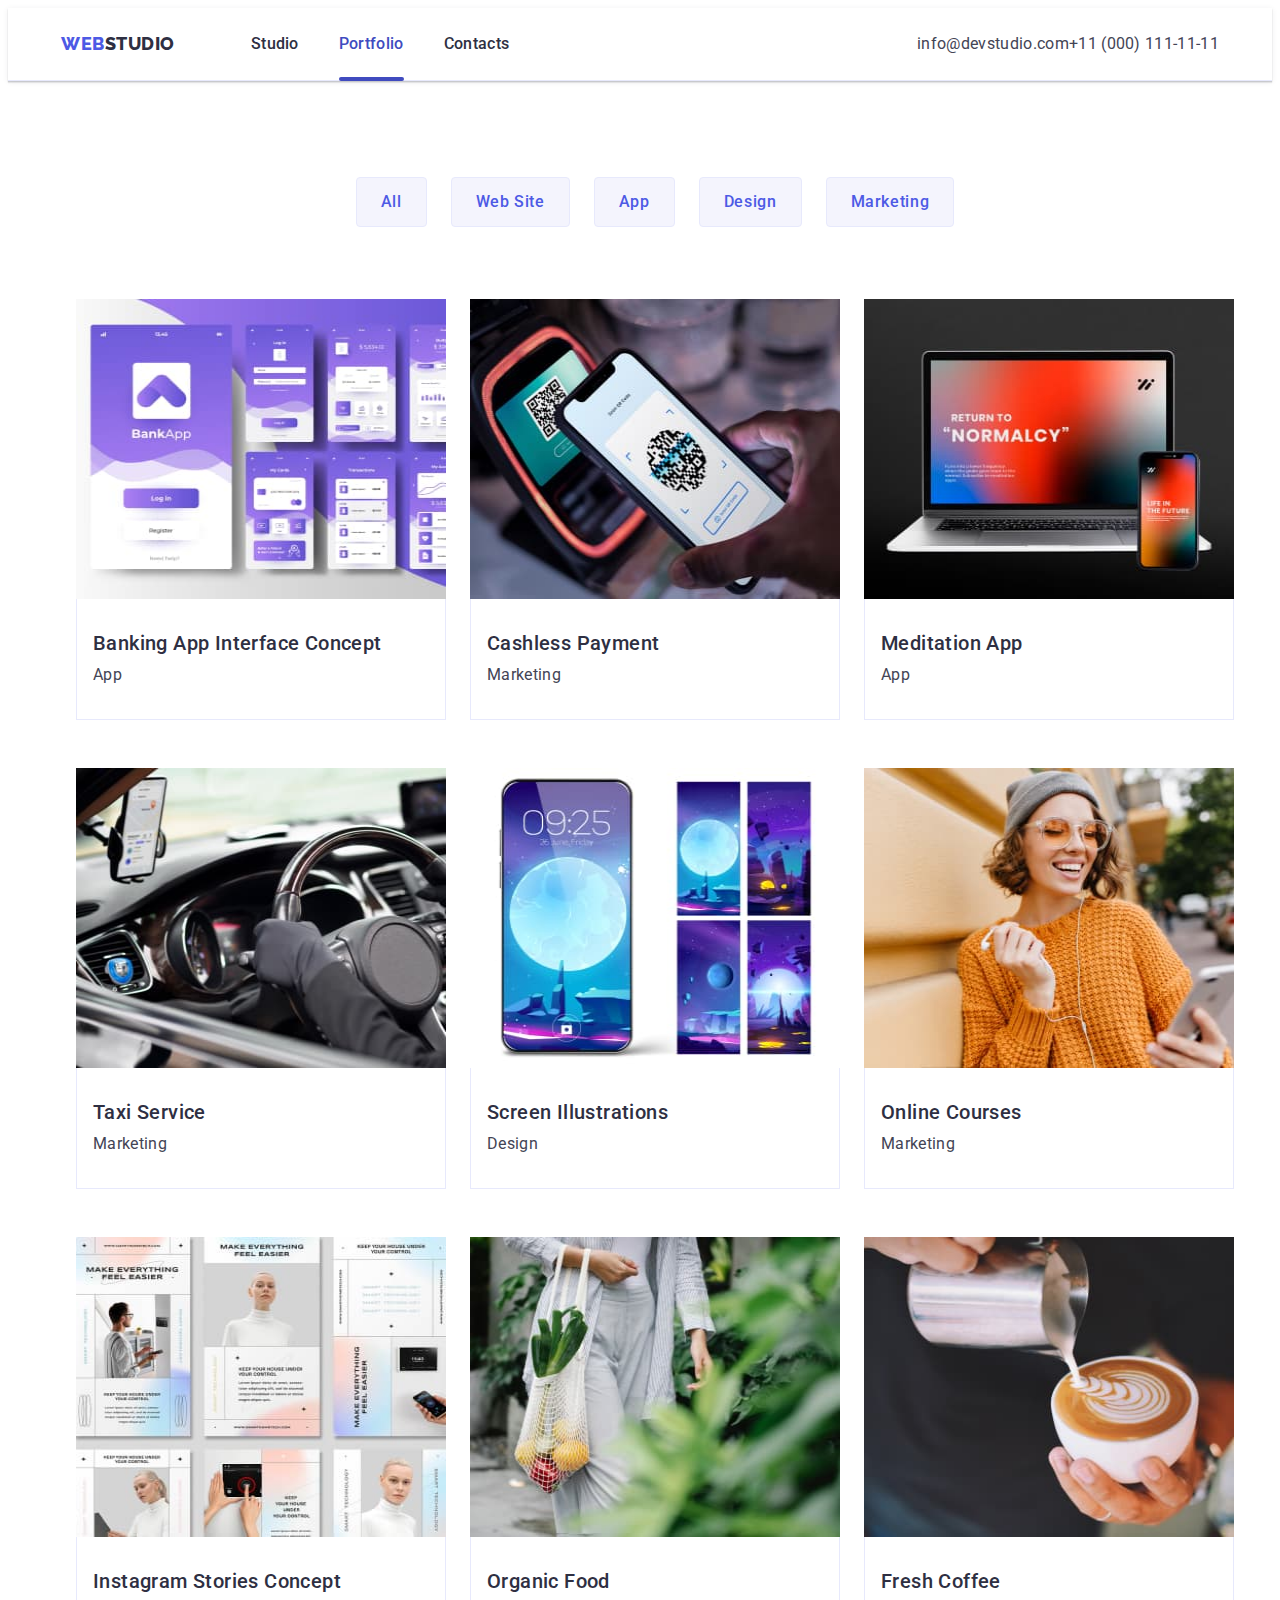
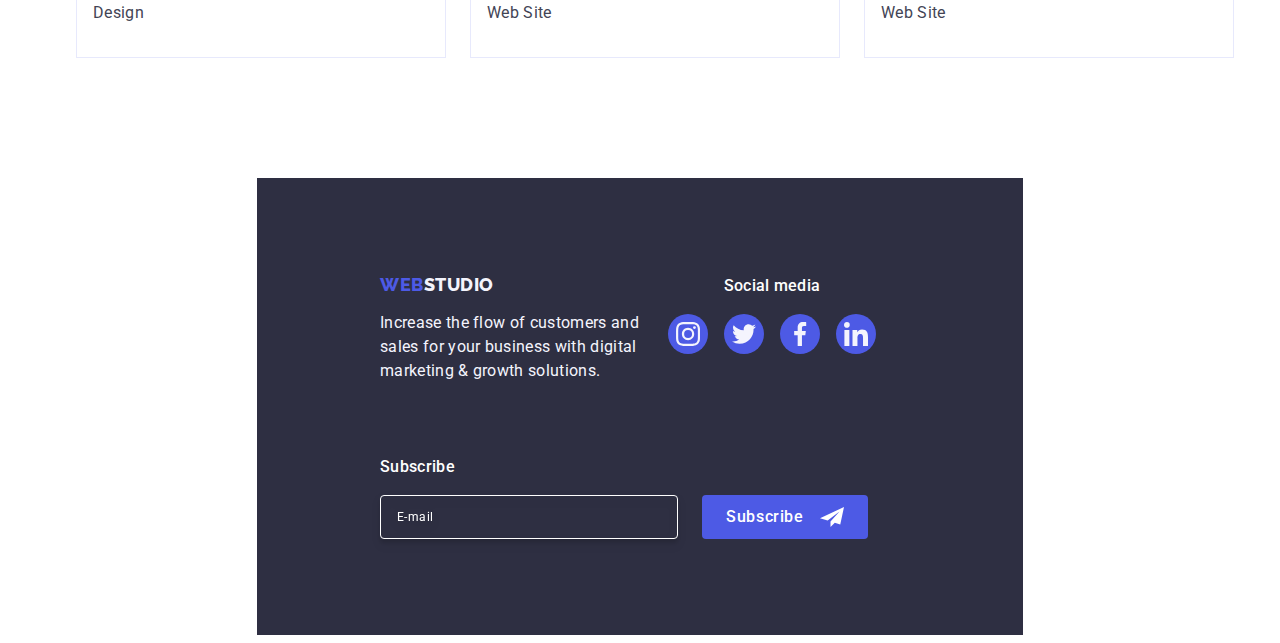
==== commit feefdb7b: "Update portfolio.html" ====
--- a/portfolio.html
+++ b/portfolio.html
@@ -3,7 +3,7 @@
   <head>
     <meta charset="UTF-8" />
     <meta name="viewport" content="width=device-width, initial-scale=1.0" />
-    <title>Portfolio</title>
+    <title>Web Studio</title>
     <link rel="preconnect" href="https://fonts.googleapis.com" />
     <link rel="preconnect" href="https://fonts.gstatic.com" crossorigin />
     <link
@@ -18,6 +18,7 @@
       referrerpolicy="no-referrer"
     />
     <link rel="stylesheet" href="./css/styles.css" />
+    <link rel="stylesheet" href="./css/media.css" />
   </head>
 
   <body>
@@ -58,6 +59,98 @@
             </li>
           </ul>
         </address>
+
+        <button class="menu-open-btn" type="button" data-menu-open>
+          <svg class="menu-open-btn-icon" width="32" height="22">
+            <use href="./images/icons.svg#icon-menu-hamburger"></use>
+          </svg>
+        </button>
+      </div>
+
+      <div class="mob-menu is-hidden" data-menu>
+        <div>
+          <button class="mob-menu-close-btn" data-menu-close type="button">
+            <svg class="mob-menu-close" width="8" height="8">
+              <use href="./images/icons.svg#icon-close"></use>
+            </svg>
+          </button>
+          <nav>
+            <ul class="mob-menu-nav-list list">
+              <li class="mob-menu-nav-item">
+                <a
+                  class="mob-menu-nav-link active-menu link"
+                  href="./index.html"
+                  >Studio</a
+                >
+              </li>
+              <li class="mob-menu-nav-item">
+                <a class="mob-menu-nav-link link" href="./portfolio.html"
+                  >Portfolio</a
+                >
+              </li>
+              <li class="mob-menu-nav-item">
+                <a class="mob-menu-nav-link link" href="#">Contacts</a>
+              </li>
+            </ul>
+          </nav>
+        </div>
+
+        <div>
+          <address class="mob-menu-address">
+            <ul class="mob-menu-address-list list">
+              <li class="mob-menu-address-item">
+                <a class="mob-menu-address-tel link" href="tel:+110001111111"
+                  >+11 (000) 111-11-11</a
+                >
+              </li>
+              <li class="mob-menu-address-item">
+                <a
+                  class="mob-menu-address-mail link"
+                  href="mailto:info@devstudio.com"
+                  >info@devstudio.com</a
+                >
+              </li>
+            </ul>
+          </address>
+
+          <div class="mob-menu-social">
+            <ul class="mob-menu-social-list">
+              <li class="mob-menu-social-item list">
+                <a class="mob-menu-social-top" href="#">
+                  <svg class="mob-menu-social-icon" width="24" height="24">
+                    <use
+                      href="./images/icons.svg#icon-instagram-mob-menu"
+                    ></use>
+                  </svg>
+                </a>
+              </li>
+
+              <li class="mob-menu-social-item list">
+                <a class="mob-menu-social-top" href="#">
+                  <svg class="mob-menu-social-icon" width="24" height="24">
+                    <use href="./images/icons.svg#icon-twitter-mob-menu"></use>
+                  </svg>
+                </a>
+              </li>
+
+              <li class="mob-menu-social-item list">
+                <a class="mob-menu-social-top" href="#">
+                  <svg class="mob-menu-social-icon" width="24" height="24">
+                    <use href="./images/icons.svg#icon-facebook-mob-menu"></use>
+                  </svg>
+                </a>
+              </li>
+
+              <li class="mob-menu-social-item list">
+                <a class="mob-menu-social-top" href="#">
+                  <svg class="mob-menu-social-icon" width="24" height="24">
+                    <use href="./images/icons.svg#icon-linkedin-mob-menu"></use>
+                  </svg>
+                </a>
+              </li>
+            </ul>
+          </div>
+        </div>
       </div>
     </header>
 
@@ -284,64 +377,64 @@
 
     <footer class="footer">
       <div class="container footer-container">
-          <div class="footer-logo-top">
-            <a class="footer-logo link" href="./index.html"
-              >Web<span class="footer-logo-studio">Studio</span></a
-            >
-            <p class="footer-text">
-              Increase the flow of customers and sales for your business with
-              digital marketing & growth solutions.
-            </p>
-          </div>
-
-          <div class="footer-social">
-            <p class="footer-social-title">Social media</p>
-            <ul class="footer-social-list">
-              <li class="footer-social-item list">
-                <a class="footer-social-top" href="#">
-                  <svg class="footer-social-icon" width="24" height="24">
-                    <use href="./images/icons.svg#icon-instagram-footer"></use>
-                  </svg>
-                </a>
-              </li>
-
-              <li class="footer-social-item list">
-                <a class="footer-social-top" href="#">
-                  <svg class="footer-social-icon" width="24" height="24">
-                    <use href="./images/icons.svg#icon-twitter-footer"></use>
-                  </svg>
-                </a>
-              </li>
-
-              <li class="footer-social-item list">
-                <a class="footer-social-top" href="#">
-                  <svg class="footer-social-icon" width="24" height="24">
-                    <use href="./images/icons.svg#icon-facebook-footer"></use>
-                  </svg>
-                </a>
-              </li>
-
-              <li class="footer-social-item list">
-                <a class="footer-social-top" href="#">
-                  <svg class="footer-social-icon" width="24" height="24">
-                    <use href="./images/icons.svg#icon-linkedin-footer"></use>
-                  </svg>
-                </a>
-              </li>
-            </ul>
-          </div>
+        <div class="footer-logo-top">
+          <a class="footer-logo link" href="./index.html"
+            >Web<span class="footer-logo-studio">Studio</span></a
+          >
+          <p class="footer-text">
+            Increase the flow of customers and sales for your business with
+            digital marketing & growth solutions.
+          </p>
+        </div>
+
+        <div class="footer-social">
+          <p class="footer-social-title">Social media</p>
+          <ul class="footer-social-list">
+            <li class="footer-social-item list">
+              <a class="footer-social-top" href="#">
+                <svg class="footer-social-icon" width="24" height="24">
+                  <use href="./images/icons.svg#icon-instagram-footer"></use>
+                </svg>
+              </a>
+            </li>
+
+            <li class="footer-social-item list">
+              <a class="footer-social-top" href="#">
+                <svg class="footer-social-icon" width="24" height="24">
+                  <use href="./images/icons.svg#icon-twitter-footer"></use>
+                </svg>
+              </a>
+            </li>
+
+            <li class="footer-social-item list">
+              <a class="footer-social-top" href="#">
+                <svg class="footer-social-icon" width="24" height="24">
+                  <use href="./images/icons.svg#icon-facebook-footer"></use>
+                </svg>
+              </a>
+            </li>
+
+            <li class="footer-social-item list">
+              <a class="footer-social-top" href="#">
+                <svg class="footer-social-icon" width="24" height="24">
+                  <use href="./images/icons.svg#icon-linkedin-footer"></use>
+                </svg>
+              </a>
+            </li>
+          </ul>
+        </div>
 
         <div class="footer-subscribe">
           <p class="footer-subscribe-title">Subscribe</p>
           <form class="footer-subscribe-form">
-            <label class="footer-subscribe-label" 
-            for="email">
-            <input
-              class="footer-subscribe-input"
-              name="footer-email"
-              type="email"
-              id="email"
-              placeholder="E-mail"
+            <label class="footer-subscribe-label" for="email">
+              <input
+                class="footer-subscribe-input"
+                name="footer-email"
+                type="email"
+                id="email"
+                required
+                placeholder="E-mail"
             /></label>
             <button class="footer-subscribe-btn" type="submit">
               Subscribe
@@ -353,5 +446,7 @@
         </div>
       </div>
     </footer>
+
+    <script src="./js/menu.js"></script>
   </body>
 </html>
--- a/css/media.css
+++ b/css/media.css
@@ -0,0 +1,253 @@
+/* -------------------------------- */
+/* ---------- MOBILE -------------- */
+/* -------------------------------- */
+
+@media screen and (min-width: 428px) {
+  .container {
+    max-width: 426px;
+  }
+
+  .hero-section {
+    max-width: 426px;
+  }
+
+  .footer {
+    max-width: 426px;
+  }
+}
+
+/* -------------------------------- */
+/* ---------- TABLET -------------- */
+/* -------------------------------- */
+
+@media screen and (min-width: 768px) {
+  .container {
+    max-width: 766px;
+  }
+
+  .hero-section {
+    max-width: 766px;
+    background-image: linear-gradient(
+        rgba(46, 47, 66, 0.7),
+        rgba(46, 47, 66, 0.7)
+      ),
+      url(../images/hero-bg/people-office-tab.jpg);
+  }
+
+  @media (min-device-pixel-ratio: 2),
+    (min-resolution: 192dpi),
+    (min-resolution: 2dppx) {
+    .hero-section {
+      background-image: linear-gradient(
+          rgba(46, 47, 66, 0.7),
+          rgba(46, 47, 66, 0.7)
+        ),
+        url(../images/hero-bg/people-office-tab-2x.jpg);
+    }
+  }
+
+  .hero-title {
+    font-size: 56px;
+    line-height: 1.07;
+    max-width: 496px;
+  }
+
+  .hero-btn {
+    margin-top: 36px;
+  }
+
+  .menu-open-btn {
+    display: none;
+  }
+
+  .mob-menu {
+    display: none;
+  }
+
+  .header-nav {
+    margin-right: 120px;
+  }
+
+  .header-nav-list {
+    display: flex;
+  }
+
+  .header-address-list {
+    display: flex;
+    flex-wrap: wrap;
+  }
+
+  .header-nav-link:not(:last-child) {
+    margin-bottom: 12px;
+  }
+
+  .advantages-list {
+    gap: 72px 24px;
+  }
+
+  .advantages-item {
+    width: calc((100% - 24px) / 2);
+  }
+
+  .advantages-title {
+    text-align: left;
+  }
+
+  .our-team-list {
+    gap: 72px 24px;
+  }
+
+  .customers {
+    padding: 96px 108px;
+  }
+
+  .customers-container {
+    height: 363px;
+  }
+
+  .customers-list {
+    gap: 72px 24px;
+  }
+
+  .customers-list-item {
+    width: calc((100% - 48px) / 3);
+  }
+
+  .customers-list-link {
+    padding: 16px 32px;
+  }
+
+  .footer {
+    max-width: 766px;
+  }
+
+  .footer-container {
+    justify-content: start;
+    margin-left: 108px;
+  }
+
+  .footer-logo-top {
+    text-align: left;
+    margin-right: 24px;
+  }
+
+  .footer-subscribe {
+    flex-direction: column;
+  }
+
+  .footer-subscribe-form {
+    gap: 24px;
+  }
+}
+
+/* -------------------------------- */
+/* ---------- DESKTOP ------------- */
+/* -------------------------------- */
+
+@media screen and (min-width: 1158px) {
+  .container {
+    max-width: 1158px;
+  }
+
+  .hero-section {
+    max-width: 1158px;
+    background-image: linear-gradient(
+        rgba(46, 47, 66, 0.7),
+        rgba(46, 47, 66, 0.7)
+      ),
+      url(../images/hero-bg/people-office.jpg);
+  }
+
+  @media (min-device-pixel-ratio: 2),
+    (min-resolution: 192dpi),
+    (min-resolution: 2dppx) {
+    .hero-section {
+      background-image: linear-gradient(
+          rgba(46, 47, 66, 0.7),
+          rgba(46, 47, 66, 0.7)
+        ),
+        url(../images/hero-bg/people-office-2x.jpg);
+    }
+
+    .header-address-list {
+      gap: 40px;
+    }
+
+    .advantages {
+      padding-top: 120px;
+      padding-bottom: 120px;
+    }
+
+    .advantages-item {
+      width: calc((100% - 72px) / 4);
+    }
+
+    .advantages-item-top {
+      display: flex;
+    }
+
+    .advantages-title {
+      font-size: 20px;
+      font-weight: 500;
+    }
+
+    .advantages-text {
+      font-weight: 400;
+    }
+
+    .doing {
+      padding-bottom: 120px;
+      display: block;
+    }
+
+    .our-team {
+      padding-top: 120px;
+      padding-bottom: 120px;
+    }
+
+    .our-team-list {
+      gap: 24px;
+    }
+
+    .customers {
+      padding: 120px 0;
+    }
+
+    .customers-list-item {
+      width: calc((100% - 24 * 5) / 6);
+    }
+
+    .customers-container {
+      height: 203px;
+    }
+
+    .customers-list {
+      flex-wrap: nowrap;
+      gap: 24px;
+    }
+
+    .customers-list-link {
+      padding: 16px 32px;
+    }
+
+    .footer {
+      max-width: 1158px;
+    }
+
+    .footer-container {
+      align-items: baseline;
+    }
+
+    .footer-logo-top {
+      margin-right: 120px;
+    }
+
+    .footer-social {
+      margin-right: 80px;
+    }
+
+    .footer-container {
+      margin-left: auto;
+    }
+  }
+}
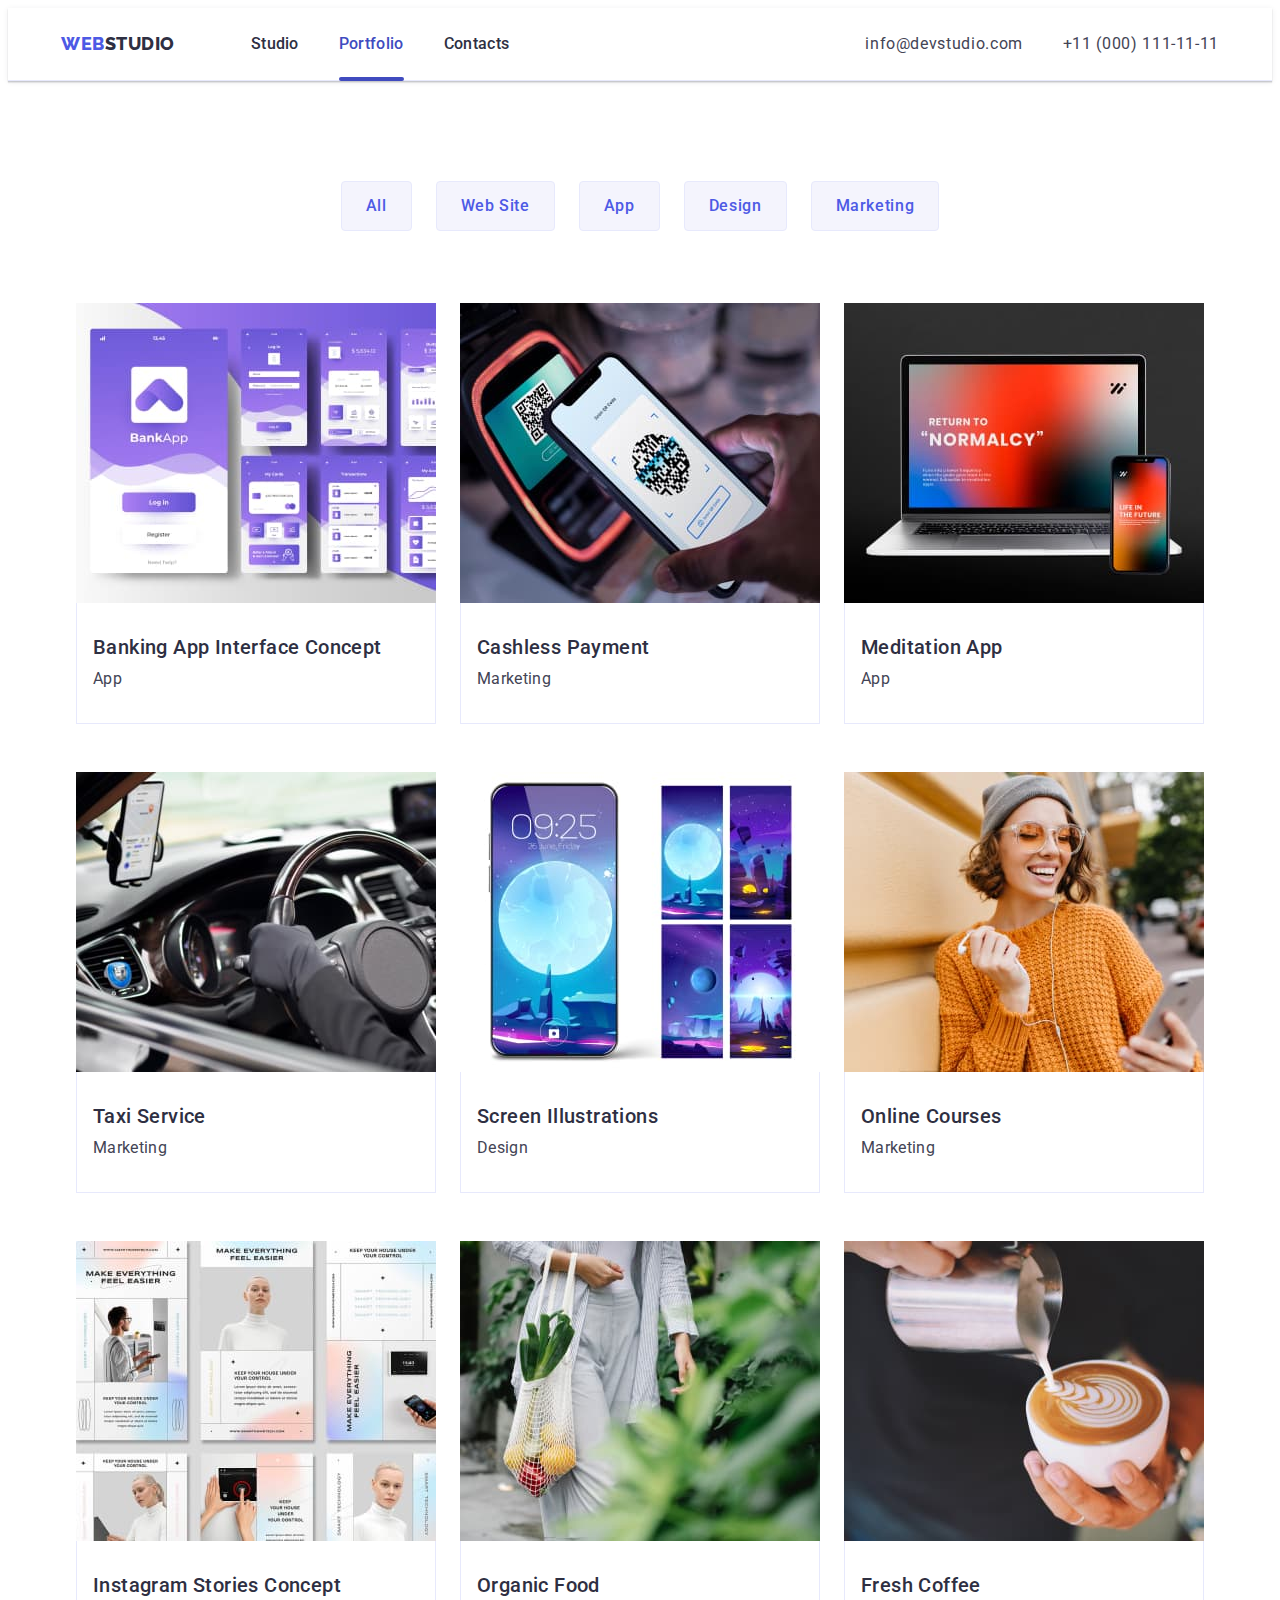
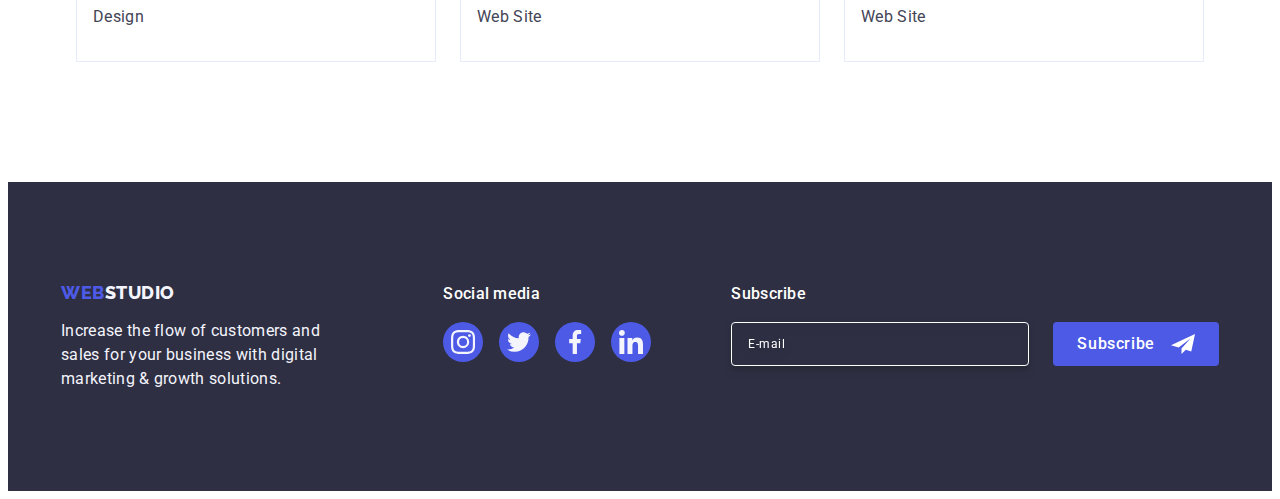
==== commit d4ae2a95: "project" ====
--- a/portfolio.html
+++ b/portfolio.html
@@ -66,92 +66,6 @@
           </svg>
         </button>
       </div>
-
-      <div class="mob-menu is-hidden" data-menu>
-        <div>
-          <button class="mob-menu-close-btn" data-menu-close type="button">
-            <svg class="mob-menu-close" width="8" height="8">
-              <use href="./images/icons.svg#icon-close"></use>
-            </svg>
-          </button>
-          <nav>
-            <ul class="mob-menu-nav-list list">
-              <li class="mob-menu-nav-item">
-                <a
-                  class="mob-menu-nav-link active-menu link"
-                  href="./index.html"
-                  >Studio</a
-                >
-              </li>
-              <li class="mob-menu-nav-item">
-                <a class="mob-menu-nav-link link" href="./portfolio.html"
-                  >Portfolio</a
-                >
-              </li>
-              <li class="mob-menu-nav-item">
-                <a class="mob-menu-nav-link link" href="#">Contacts</a>
-              </li>
-            </ul>
-          </nav>
-        </div>
-
-        <div>
-          <address class="mob-menu-address">
-            <ul class="mob-menu-address-list list">
-              <li class="mob-menu-address-item">
-                <a class="mob-menu-address-tel link" href="tel:+110001111111"
-                  >+11 (000) 111-11-11</a
-                >
-              </li>
-              <li class="mob-menu-address-item">
-                <a
-                  class="mob-menu-address-mail link"
-                  href="mailto:info@devstudio.com"
-                  >info@devstudio.com</a
-                >
-              </li>
-            </ul>
-          </address>
-
-          <div class="mob-menu-social">
-            <ul class="mob-menu-social-list">
-              <li class="mob-menu-social-item list">
-                <a class="mob-menu-social-top" href="#">
-                  <svg class="mob-menu-social-icon" width="24" height="24">
-                    <use
-                      href="./images/icons.svg#icon-instagram-mob-menu"
-                    ></use>
-                  </svg>
-                </a>
-              </li>
-
-              <li class="mob-menu-social-item list">
-                <a class="mob-menu-social-top" href="#">
-                  <svg class="mob-menu-social-icon" width="24" height="24">
-                    <use href="./images/icons.svg#icon-twitter-mob-menu"></use>
-                  </svg>
-                </a>
-              </li>
-
-              <li class="mob-menu-social-item list">
-                <a class="mob-menu-social-top" href="#">
-                  <svg class="mob-menu-social-icon" width="24" height="24">
-                    <use href="./images/icons.svg#icon-facebook-mob-menu"></use>
-                  </svg>
-                </a>
-              </li>
-
-              <li class="mob-menu-social-item list">
-                <a class="mob-menu-social-top" href="#">
-                  <svg class="mob-menu-social-icon" width="24" height="24">
-                    <use href="./images/icons.svg#icon-linkedin-mob-menu"></use>
-                  </svg>
-                </a>
-              </li>
-            </ul>
-          </div>
-        </div>
-      </div>
     </header>
 
     <main>
@@ -180,12 +94,34 @@
             <li class="catalog-project-item">
               <a class="cataloge-link link" href="">
                 <div class="catalog-project-top">
-                  <img
-                    src="./images/projects/project-1.jpg"
-                    alt="Banking App Interface Concept"
-                    width="360"
-                    height="300"
-                  />
+                  <picture>
+                    <source
+                      srcset="
+                        ./images/projects/desk/project-1.jpg    1x,
+                        ./images/projects/desk/project-1-2x.jpg 2x
+                      "
+                      media="(min-width: 1158px)"
+                    />
+                    <source
+                      srcset="
+                        ./images/projects/tab/project-1-tab.jpg    1x,
+                        ./images/projects/tab/project-1-tab-2x.jpg 2x
+                      "
+                      media="(min-width: 768px)"
+                    />
+                    <source
+                      srcset="
+                        ./images/projects/mob/project-1-mob.jpg    1x,
+                        ./images/projects/mob/project-1-mob-2x.jpg 2x
+                      "
+                      media="(min-width: 428px)"
+                    />
+                    <img
+                    src="./images/projects/desk/project-1.jpg"
+                    alt="Banking App Interface Concept"
+                    width="386"
+                  />
+                  </picture>
                   <p class="catalog-project-cover-text">
                     14 Stylish and User-Friendly App Design Concepts · Task
                     Manager App · Calorie Tracker App · Exotic Fruit Ecommerce
@@ -203,12 +139,34 @@
             <li class="catalog-project-item">
               <a class="cataloge-link link" href="">
                 <div class="catalog-project-top">
-                  <img
-                    src="./images/projects/project-2.jpg"
-                    alt="Cashless Payment"
-                    width="360"
-                    height="300"
-                  />
+                  <picture>
+                    <source
+                      srcset="
+                        ./images/projects/desk/project-2.jpg    1x,
+                        ./images/projects/desk/project-2-2x.jpg 2x
+                      "
+                      media="(min-width: 1158px)"
+                    />
+                    <source
+                      srcset="
+                        ./images/projects/tab/project-2-tab.jpg    1x,
+                        ./images/projects/tab/project-2-tab-2x.jpg 2x
+                      "
+                      media="(min-width: 768px)"
+                    />
+                    <source
+                      srcset="
+                        ./images/projects/mob/project-2-mob.jpg    1x,
+                        ./images/projects/mob/project-2-mob-2x.jpg 2x
+                      "
+                      media="(min-width: 428px)"
+                    />
+                    <img
+                    src="./images/projects/desk/project-2.jpg"
+                    alt="Banking App Interface Concept"
+                    width="386"
+                  />
+                  </picture>
                   <p class="catalog-project-cover-text">
                     14 Stylish and User-Friendly App Design Concepts · Task
                     Manager App · Calorie Tracker App · Exotic Fruit Ecommerce
@@ -224,12 +182,34 @@
             <li class="catalog-project-item">
               <a class="cataloge-link link" href="">
                 <div class="catalog-project-top">
-                  <img
-                    src="./images/projects/project-3.jpg"
-                    alt="Meditation App"
-                    width="360"
-                    height="300"
-                  />
+                  <picture>
+                    <source
+                      srcset="
+                        ./images/projects/desk/project-3.jpg    1x,
+                        ./images/projects/desk/project-3-2x.jpg 2x
+                      "
+                      media="(min-width: 1158px)"
+                    />
+                    <source
+                      srcset="
+                        ./images/projects/tab/project-3-tab.jpg    1x,
+                        ./images/projects/tab/project-3-tab-2x.jpg 2x
+                      "
+                      media="(min-width: 768px)"
+                    />
+                    <source
+                      srcset="
+                        ./images/projects/mob/project-3-mob.jpg    1x,
+                        ./images/projects/mob/project-3-mob-2x.jpg 2x
+                      "
+                      media="(min-width: 428px)"
+                    />
+                    <img
+                    src="./images/projects/desk/project-3.jpg"
+                    alt="Banking App Interface Concept"
+                    width="386"
+                  />
+                  </picture>
                   <p class="catalog-project-cover-text">
                     14 Stylish and User-Friendly App Design Concepts · Task
                     Manager App · Calorie Tracker App · Exotic Fruit Ecommerce
@@ -245,12 +225,34 @@
             <li class="catalog-project-item">
               <a class="cataloge-link link" href="">
                 <div class="catalog-project-top">
-                  <img
-                    src="./images/projects/project-4.jpg"
-                    alt="Taxi Service"
-                    width="360"
-                    height="300"
-                  />
+                  <picture>
+                    <source
+                      srcset="
+                        ./images/projects/desk/project-4.jpg    1x,
+                        ./images/projects/desk/project-4-2x.jpg 2x
+                      "
+                      media="(min-width: 1158px)"
+                    />
+                    <source
+                      srcset="
+                        ./images/projects/tab/project-4-tab.jpg    1x,
+                        ./images/projects/tab/project-4-tab-2x.jpg 2x
+                      "
+                      media="(min-width: 768px)"
+                    />
+                    <source
+                      srcset="
+                        ./images/projects/mob/project-4-mob.jpg    1x,
+                        ./images/projects/mob/project-4-mob-2x.jpg 2x
+                      "
+                      media="(min-width: 428px)"
+                    />
+                    <img
+                    src="./images/projects/desk/project-4.jpg"
+                    alt="Banking App Interface Concept"
+                    width="386"
+                  />
+                  </picture>
                   <p class="catalog-project-cover-text">
                     14 Stylish and User-Friendly App Design Concepts · Task
                     Manager App · Calorie Tracker App · Exotic Fruit Ecommerce
@@ -266,12 +268,34 @@
             <li class="catalog-project-item">
               <a class="cataloge-link link" href="">
                 <div class="catalog-project-top">
-                  <img
-                    src="./images/projects/project-5.jpg"
-                    alt="Screen Illustrations"
-                    width="360"
-                    height="300"
-                  />
+                  <picture>
+                    <source
+                      srcset="
+                        ./images/projects/desk/project-5.jpg    1x,
+                        ./images/projects/desk/project-5-2x.jpg 2x
+                      "
+                      media="(min-width: 1158px)"
+                    />
+                    <source
+                      srcset="
+                        ./images/projects/tab/project-5-tab.jpg    1x,
+                        ./images/projects/tab/project-5-tab-2x.jpg 2x
+                      "
+                      media="(min-width: 768px)"
+                    />
+                    <source
+                      srcset="
+                        ./images/projects/mob/project-5-mob.jpg    1x,
+                        ./images/projects/mob/project-5-mob-2x.jpg 2x
+                      "
+                      media="(min-width: 428px)"
+                    />
+                    <img
+                    src="./images/projects/desk/project-5.jpg"
+                    alt="Banking App Interface Concept"
+                    width="386"
+                  />
+                  </picture>
                   <p class="catalog-project-cover-text">
                     14 Stylish and User-Friendly App Design Concepts · Task
                     Manager App · Calorie Tracker App · Exotic Fruit Ecommerce
@@ -287,12 +311,34 @@
             <li class="catalog-project-item">
               <a class="cataloge-link link" href="">
                 <div class="catalog-project-top">
-                  <img
-                    src="./images/projects/project-6.jpg"
-                    alt="Online Courses"
-                    width="360"
-                    height="300"
-                  />
+                  <picture>
+                    <source
+                      srcset="
+                        ./images/projects/desk/project-6.jpg    1x,
+                        ./images/projects/desk/project-6-2x.jpg 2x
+                      "
+                      media="(min-width: 1158px)"
+                    />
+                    <source
+                      srcset="
+                        ./images/projects/tab/project-6-tab.jpg    1x,
+                        ./images/projects/tab/project-6-tab-2x.jpg 2x
+                      "
+                      media="(min-width: 768px)"
+                    />
+                    <source
+                      srcset="
+                        ./images/projects/mob/project-6-mob.jpg    1x,
+                        ./images/projects/mob/project-6-mob-2x.jpg 2x
+                      "
+                      media="(min-width: 428px)"
+                    />
+                    <img
+                    src="./images/projects/desk/project-6.jpg"
+                    alt="Banking App Interface Concept"
+                    width="386"
+                  />
+                  </picture>
                   <p class="catalog-project-cover-text">
                     14 Stylish and User-Friendly App Design Concepts · Task
                     Manager App · Calorie Tracker App · Exotic Fruit Ecommerce
@@ -308,12 +354,34 @@
             <li class="catalog-project-item">
               <a class="cataloge-link link" href="">
                 <div class="catalog-project-top">
-                  <img
-                    src="./images/projects/project-7.jpg"
-                    alt="Instagram Stories Concept"
-                    width="360"
-                    height="300"
-                  />
+                  <picture>
+                    <source
+                      srcset="
+                        ./images/projects/desk/project-7.jpg    1x,
+                        ./images/projects/desk/project-7-2x.jpg 2x
+                      "
+                      media="(min-width: 1158px)"
+                    />
+                    <source
+                      srcset="
+                        ./images/projects/tab/project-7-tab.jpg    1x,
+                        ./images/projects/tab/project-7-tab-2x.jpg 2x
+                      "
+                      media="(min-width: 768px)"
+                    />
+                    <source
+                      srcset="
+                        ./images/projects/mob/project-7-mob.jpg    1x,
+                        ./images/projects/mob/project-7-mob-2x.jpg 2x
+                      "
+                      media="(min-width: 428px)"
+                    />
+                    <img
+                    src="./images/projects/desk/project-7.jpg"
+                    alt="Banking App Interface Concept"
+                    width="386"
+                  />
+                  </picture>
                   <p class="catalog-project-cover-text">
                     14 Stylish and User-Friendly App Design Concepts · Task
                     Manager App · Calorie Tracker App · Exotic Fruit Ecommerce
@@ -331,12 +399,34 @@
             <li class="catalog-project-item">
               <a class="cataloge-link link" href="">
                 <div class="catalog-project-top">
-                  <img
-                    src="./images/projects/project-8.jpg"
-                    alt="Organic Food"
-                    width="360"
-                    height="300"
-                  />
+                  <picture>
+                    <source
+                      srcset="
+                        ./images/projects/desk/project-8.jpg    1x,
+                        ./images/projects/desk/project-8-2x.jpg 2x
+                      "
+                      media="(min-width: 1158px)"
+                    />
+                    <source
+                      srcset="
+                        ./images/projects/tab/project-8-tab.jpg    1x,
+                        ./images/projects/tab/project-8-tab-2x.jpg 2x
+                      "
+                      media="(min-width: 768px)"
+                    />
+                    <source
+                      srcset="
+                        ./images/projects/mob/project-8-mob.jpg    1x,
+                        ./images/projects/mob/project-8-mob-2x.jpg 2x
+                      "
+                      media="(min-width: 428px)"
+                    />
+                    <img
+                    src="./images/projects/desk/project-8.jpg"
+                    alt="Banking App Interface Concept"
+                    width="386"
+                  />
+                  </picture>
                   <p class="catalog-project-cover-text">
                     14 Stylish and User-Friendly App Design Concepts · Task
                     Manager App · Calorie Tracker App · Exotic Fruit Ecommerce
@@ -352,12 +442,34 @@
             <li class="catalog-project-item">
               <a class="cataloge-link link" href="">
                 <div class="catalog-project-top">
-                  <img
-                    src="./images/projects/project-9.jpg"
-                    alt="Fresh Coffee"
-                    width="360"
-                    height="300"
-                  />
+                  <picture>
+                    <source
+                      srcset="
+                        ./images/projects/desk/project-9.jpg    1x,
+                        ./images/projects/desk/project-9-2x.jpg 2x
+                      "
+                      media="(min-width: 1158px)"
+                    />
+                    <source
+                      srcset="
+                        ./images/projects/tab/project-9-tab.jpg    1x,
+                        ./images/projects/tab/project-9-tab-2x.jpg 2x
+                      "
+                      media="(min-width: 768px)"
+                    />
+                    <source
+                      srcset="
+                        ./images/projects/mob/project-9-mob.jpg    1x,
+                        ./images/projects/mob/project-9-mob-2x.jpg 2x
+                      "
+                      media="(min-width: 428px)"
+                    />
+                    <img
+                    src="./images/projects/desk/project-9.jpg"
+                    alt="Banking App Interface Concept"
+                    width="386"
+                  />
+                  </picture>
                   <p class="catalog-project-cover-text">
                     14 Stylish and User-Friendly App Design Concepts · Task
                     Manager App · Calorie Tracker App · Exotic Fruit Ecommerce
--- a/css/styles.css
+++ b/css/styles.css
@@ -49,8 +49,8 @@
 .container {
   width: 100%;
   /* max-width: 1158px; */
-  padding-left: 15px;
-  padding-right: 15px;
+  padding-left: 16px;
+  padding-right: 16px;
   margin: 0 auto;
 }
 
@@ -121,8 +121,8 @@
   letter-spacing: 0.03em;
   text-transform: uppercase;
   margin-right: 76px;
-  margin-top: 24px;
-  margin-bottom: 24px;
+  padding-top: 24px;
+  padding-bottom: 24px;
 }
 
 .header-logo-studio {
@@ -214,24 +214,31 @@
   top: 0;
   z-index: 20;
   background-color: var(--white-background);
-  padding: 24px 24px 40px 40px;
+  padding: 80px 35px 40px 40px;
   width: 100vw;
   height: 100vh;
-  display: flex;
-  flex-direction: column;
-  justify-content: space-between;
   overflow: auto;
   transition: opacity 250ms cubic-bezier(0.4, 0, 0.2, 1),
     visibility 250ms cubic-bezier(0.4, 0, 0.2, 1);
 }
 
+.mob-menu > .container {
+  width: 100%;
+  height: 100%;
+  padding: 0;
+  display: flex;
+  flex-direction: column;
+  justify-content: space-between;
+}
+
 .mob-menu-close-btn {
   display: flex;
-  margin-left: auto;
-  margin-bottom: 32px;
   align-items: center;
   justify-content: center;
   background-color: var(--accent);
+  position: absolute;
+  top: 24px;
+  right: 24px;
   width: 24px;
   height: 24px;
   padding: 0;
@@ -251,17 +258,21 @@
   margin-bottom: 40px;
 }
 
-.mob-menu-nav-list {
+/* .mob-menu-nav-list {
   margin-bottom: 100px;
-}
+} */
 
 .active-menu {
   color: var(--pressed-state);
 }
 
+.mob-menu-address {
+  margin-bottom: 48px;
+}
+
 .mob-menu-address-tel {
-  color: var(--text);
-  font-size: 36px;
+  color: var(--pressed-state);
+  font-size: 23px;
   font-weight: 700;
   line-height: 1.11;
   letter-spacing: 0.02em;
@@ -280,17 +291,13 @@
   margin-bottom: 40px;
 }
 
-.mob-menu-address-item:not(:first-child) {
-  margin-bottom: 48px;
-}
-
 .mob-menu-social-item {
   width: calc((100% - 56 * 3) / 4);
 }
 
 .mob-menu-social-list {
   display: flex;
-  gap: 56px;
+  gap: 22px;
 }
 
 .mob-menu-social-top {
@@ -540,10 +547,6 @@
   padding-bottom: 96px;
 }
 
-.customers-container {
-  height: 523px;
-}
-
 .customers-title {
   color: var(--dark);
   text-align: center;
@@ -557,7 +560,6 @@
 .customers-list {
   display: flex;
   flex-wrap: wrap;
-  height: 88px;
   gap: 72px 16px;
 }
 
@@ -568,7 +570,7 @@
 .customers-list-link {
   width: 100%;
   height: 100%;
-  padding: 16px 40px;
+  padding: 16px 0;
   border-radius: 4px;
   border: 1px solid var(--subtle-text);
   display: flex;
@@ -609,6 +611,7 @@
 }
 
 .footer-container {
+  gap: 72px;
   display: flex;
   flex-wrap: wrap;
   justify-content: center;
@@ -616,8 +619,6 @@
 }
 
 .footer-logo-top {
-  /* margin-right: 120px; */
-  margin-bottom: 72px;
   text-align: center;
 }
 
@@ -648,7 +649,6 @@
 
 .footer-social {
   /* margin-right: 80px; */
-  margin-bottom: 72px;
   text-align: center;
 }
 
@@ -693,6 +693,11 @@
   display: flex;
   flex-wrap: wrap;
   justify-content: center;
+  width: 100%;
+}
+
+.footer-subscribe-label {
+  width: 100%;
 }
 
 .footer-subscribe-form {
@@ -700,6 +705,7 @@
   gap: 16px;
   flex-wrap: wrap;
   justify-content: center;
+  width: 100%;
 }
 
 .footer-subscribe-title {
@@ -712,7 +718,7 @@
 }
 
 .footer-subscribe-input {
-  width: 264px;
+  width: 100%;
   height: 40px;
   border-radius: 4px;
   border: 1px solid var(--white-background);
@@ -775,18 +781,23 @@
 /* ----- CATALOG ----- */
 /* ------------------- */
 
+.catalog-section > .container {
+  max-width: 396px;
+}
+
 .catalog-section {
-  padding-top: 96px;
-  padding-bottom: 120px;
+  padding-top: 48px;
+  padding-bottom: 48px;
   max-width: 1158px;
   margin: 0 auto;
 }
 
 .catalog-btn-list {
   display: flex;
-  justify-content: center;
+  justify-content: flex-start;
   gap: 24px;
-  margin-bottom: 72px;
+  margin-bottom: 48px;
+  flex-wrap: wrap;
 }
 
 .catalog-btn {
@@ -799,7 +810,7 @@
   border: 1px solid var(--accent);
   background-color: var(--light);
   display: flex;
-  padding: 12px 24px;
+  padding: 8px 16px;
   justify-content: center;
   align-items: center;
   border-radius: 4px;
@@ -827,12 +838,14 @@
 .catalog-project-list {
   display: flex;
   flex-wrap: wrap;
-  gap: 48px 24px;
+  gap: 48px;
+  flex-direction: column;
+  align-items: center;
 }
 
 .catalog-project-item {
   background: var(--white-background);
-  width: calc((100% - 48px) / 3);
+  /* width: calc((100% - 48px) / 3); */
 }
 
 .cataloge-link {
@@ -919,11 +932,12 @@
 
 .modal {
   position: absolute;
+  overflow: auto;
   padding: 72px 24px 24px 24px;
   top: 50%;
   left: 50%;
   transform: translate(-50%, -50%) scale(1);
-  width: 408px;
+  width: 100%;
   min-height: 584px;
   border-radius: 4px;
   transition: transform 250ms cubic-bezier(0.4, 0, 0.2, 1);
--- a/css/media.css
+++ b/css/media.css
@@ -7,12 +7,32 @@
     max-width: 426px;
   }
 
+  .mob-menu > .container {
+    padding: 0;
+  }
+
+  .mob-menu-address-tel {
+    font-size: 36px;
+  }
+
+  .modal {
+    width: 392px;
+  }
+
+  .mob-menu-social-list {
+    gap: 56px;
+  }
+
   .hero-section {
     max-width: 426px;
   }
 
-  .footer {
-    max-width: 426px;
+  .footer > .container {
+    gap: 72px;
+  }
+
+  .catalog-section> .container {
+    max-width: 396px;
   }
 }
 
@@ -22,18 +42,18 @@
 
 @media screen and (min-width: 768px) {
   .container {
-    max-width: 766px;
+    max-width: 768px;
+    padding: 0 16px;
   }
 
   .hero-section {
-    max-width: 766px;
+    max-width: 768px;
     background-image: linear-gradient(
         rgba(46, 47, 66, 0.7),
         rgba(46, 47, 66, 0.7)
       ),
       url(../images/hero-bg/people-office-tab.jpg);
   }
-
   @media (min-device-pixel-ratio: 2),
     (min-resolution: 192dpi),
     (min-resolution: 2dppx) {
@@ -64,10 +84,6 @@
     display: none;
   }
 
-  .header-nav {
-    margin-right: 120px;
-  }
-
   .header-nav-list {
     display: flex;
   }
@@ -75,10 +91,14 @@
   .header-address-list {
     display: flex;
     flex-wrap: wrap;
-  }
-
-  .header-nav-link:not(:last-child) {
-    margin-bottom: 12px;
+    flex-direction: column;
+    gap: 12px;
+  }
+
+  .header-address-link {
+    font-size: 12px;
+    line-height: 1.16;
+    letter-spacing: 0.04em;
   }
 
   .advantages-list {
@@ -97,12 +117,14 @@
     gap: 72px 24px;
   }
 
+  .our-team > .container,
+  .customers > .container,
+  .footer > .container {
+    max-width: 584px;
+  }
+
   .customers {
-    padding: 96px 108px;
-  }
-
-  .customers-container {
-    height: 363px;
+    padding: 96px 0;
   }
 
   .customers-list {
@@ -113,30 +135,68 @@
     width: calc((100% - 48px) / 3);
   }
 
-  .customers-list-link {
-    padding: 16px 32px;
-  }
-
-  .footer {
-    max-width: 766px;
-  }
-
   .footer-container {
     justify-content: start;
-    margin-left: 108px;
   }
 
   .footer-logo-top {
     text-align: left;
-    margin-right: 24px;
+  }
+
+  .footer-social {
+    text-align: left;
   }
 
   .footer-subscribe {
     flex-direction: column;
+    width: unset;
   }
 
   .footer-subscribe-form {
     gap: 24px;
+  }
+
+  .footer > .container {
+    gap: 72px 24px;
+  }
+
+  .footer-subscribe-input {
+    width: 264px;
+  }
+
+  .footer-subscribe-label {
+    width: auto;
+  } 
+
+  .modal {
+    width: 408px;
+  }
+
+  .catalog-section> .container {
+    max-width: 768px;
+  }
+
+  .catalog-section {
+  padding-top: 64px;
+  padding-bottom: 96px;
+  }
+
+  .catalog-btn-list {
+    justify-content: center;
+    flex-wrap: nowrap;
+    margin-bottom: 64px;
+  }
+
+  .catalog-btn {
+    padding: 12px 24px;
+  }
+
+  .catalog-project-list {
+    gap: 72px 24px;
+  }
+
+  .catalog-project-list {
+    flex-direction: row;
   }
 }
 
@@ -147,17 +207,19 @@
 @media screen and (min-width: 1158px) {
   .container {
     max-width: 1158px;
+    padding: 0 15px;
   }
 
   .hero-section {
-    max-width: 1158px;
+    max-width: 1440px;
+    padding-top: 188px;
+    padding-bottom: 188px;
     background-image: linear-gradient(
         rgba(46, 47, 66, 0.7),
         rgba(46, 47, 66, 0.7)
       ),
       url(../images/hero-bg/people-office.jpg);
   }
-
   @media (min-device-pixel-ratio: 2),
     (min-resolution: 192dpi),
     (min-resolution: 2dppx) {
@@ -168,86 +230,128 @@
         ),
         url(../images/hero-bg/people-office-2x.jpg);
     }
-
-    .header-address-list {
-      gap: 40px;
-    }
-
-    .advantages {
-      padding-top: 120px;
-      padding-bottom: 120px;
-    }
-
-    .advantages-item {
-      width: calc((100% - 72px) / 4);
-    }
-
-    .advantages-item-top {
-      display: flex;
-    }
-
-    .advantages-title {
-      font-size: 20px;
-      font-weight: 500;
-    }
-
-    .advantages-text {
-      font-weight: 400;
-    }
-
-    .doing {
-      padding-bottom: 120px;
-      display: block;
-    }
-
-    .our-team {
-      padding-top: 120px;
-      padding-bottom: 120px;
-    }
-
-    .our-team-list {
-      gap: 24px;
-    }
-
-    .customers {
-      padding: 120px 0;
-    }
-
-    .customers-list-item {
-      width: calc((100% - 24 * 5) / 6);
-    }
-
-    .customers-container {
-      height: 203px;
-    }
-
-    .customers-list {
-      flex-wrap: nowrap;
-      gap: 24px;
-    }
-
-    .customers-list-link {
-      padding: 16px 32px;
-    }
-
-    .footer {
-      max-width: 1158px;
-    }
-
-    .footer-container {
-      align-items: baseline;
-    }
-
-    .footer-logo-top {
-      margin-right: 120px;
-    }
-
-    .footer-social {
-      margin-right: 80px;
-    }
-
-    .footer-container {
-      margin-left: auto;
-    }
-  }
+  }
+
+  .hero-btn {
+    margin-top: 48px;
+  }
+
+  .header-address-list {
+    gap: 40px;
+    flex-direction: initial;
+  }
+
+  .header-address-link {
+    font-size: 16px;
+  }
+
+  .advantages {
+    padding-top: 120px;
+    padding-bottom: 120px;
+  }
+
+  .advantages-item {
+    width: calc((100% - 72px) / 4);
+  }
+
+  .advantages-item-top {
+    display: flex;
+  }
+
+  .advantages-title {
+    font-size: 20px;
+    font-weight: 500;
+  }
+
+  .advantages-text {
+    font-weight: 400;
+  }
+
+  .doing {
+    padding-bottom: 120px;
+    display: block;
+  }
+
+  .our-team > .container,
+  .customers > .container,
+  .footer > .container {
+    max-width: 1158px;
+  }
+
+  .our-team {
+    padding-top: 120px;
+    padding-bottom: 120px;
+  }
+
+  .our-team-list {
+    flex-wrap: nowrap;
+    gap: 24px;
+  }
+
+  .customers {
+    padding: 120px 0;
+  }
+
+  .customers-list-item {
+    width: calc((100% - 24 * 5) / 6);
+  }
+
+  .customers-container {
+    height: 203px;
+  }
+
+  .customers-list {
+    flex-wrap: nowrap;
+    gap: 24px;
+  }
+
+  .footer {
+    padding-top: 100px;
+    padding-bottom: 100px;
+  }
+
+  .footer-logo-top {
+    margin-right: 120px;
+  }
+
+  .footer-social {
+    margin-right: 80px;
+  }
+
+  .footer-container {
+    align-items: baseline;
+    margin-left: auto;
+    justify-content: center;
+    flex-wrap: nowrap;
+    gap: 0;
+  }
+
+  .footer > .container {
+    gap: 0;
+  }
+
+  .footer-subscribe-form {
+    flex-wrap: nowrap;
+  }
+
+  .catalog-section> .container {
+    max-width: 1128px;
+  }
+
+  .catalog-section {
+  padding-top: 100px;
+  padding-bottom: 120px;
+  }
+
+  .catalog-btn-list {
+    margin-bottom: 72px;
+  }
+
+  .catalog-project-list {
+    gap: 48px 24px;
+  }
+
+  .catalog-project-item {
+  width: calc((100% - 48px) / 3);
 }
+}
